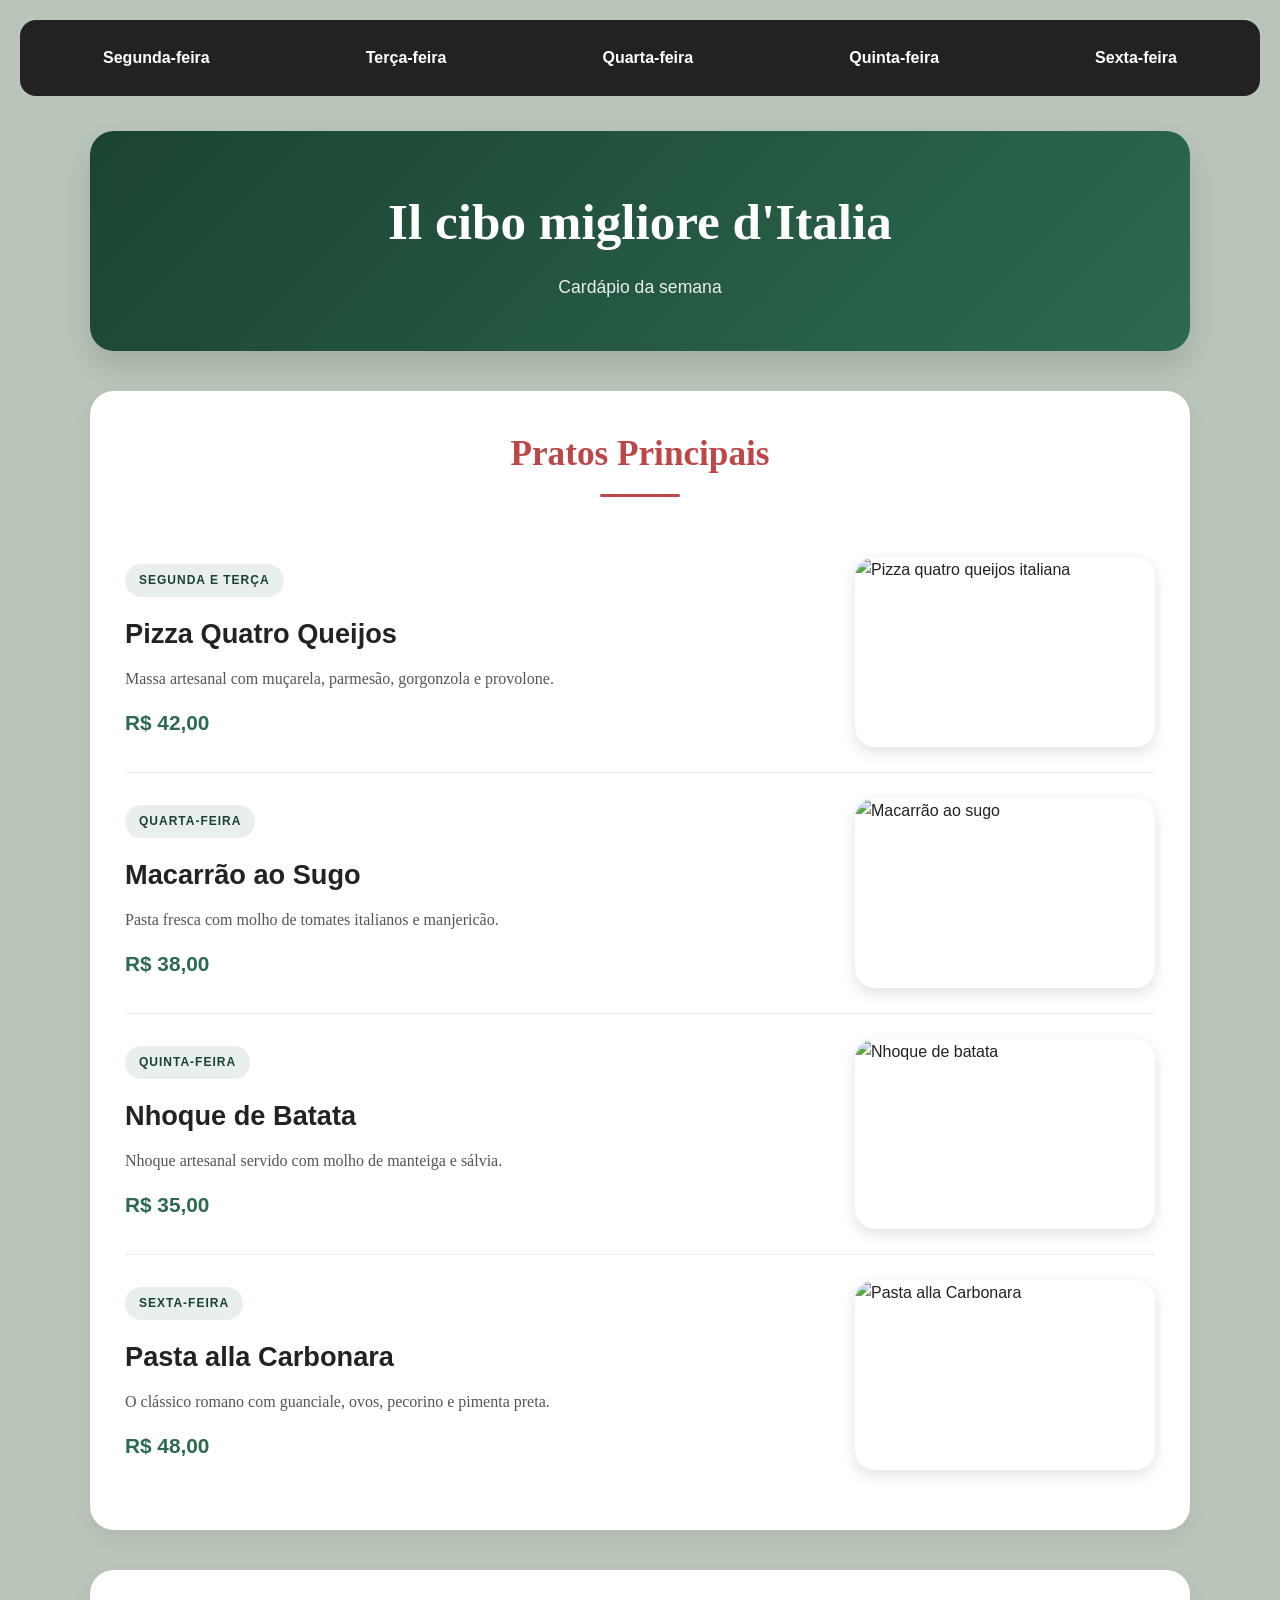
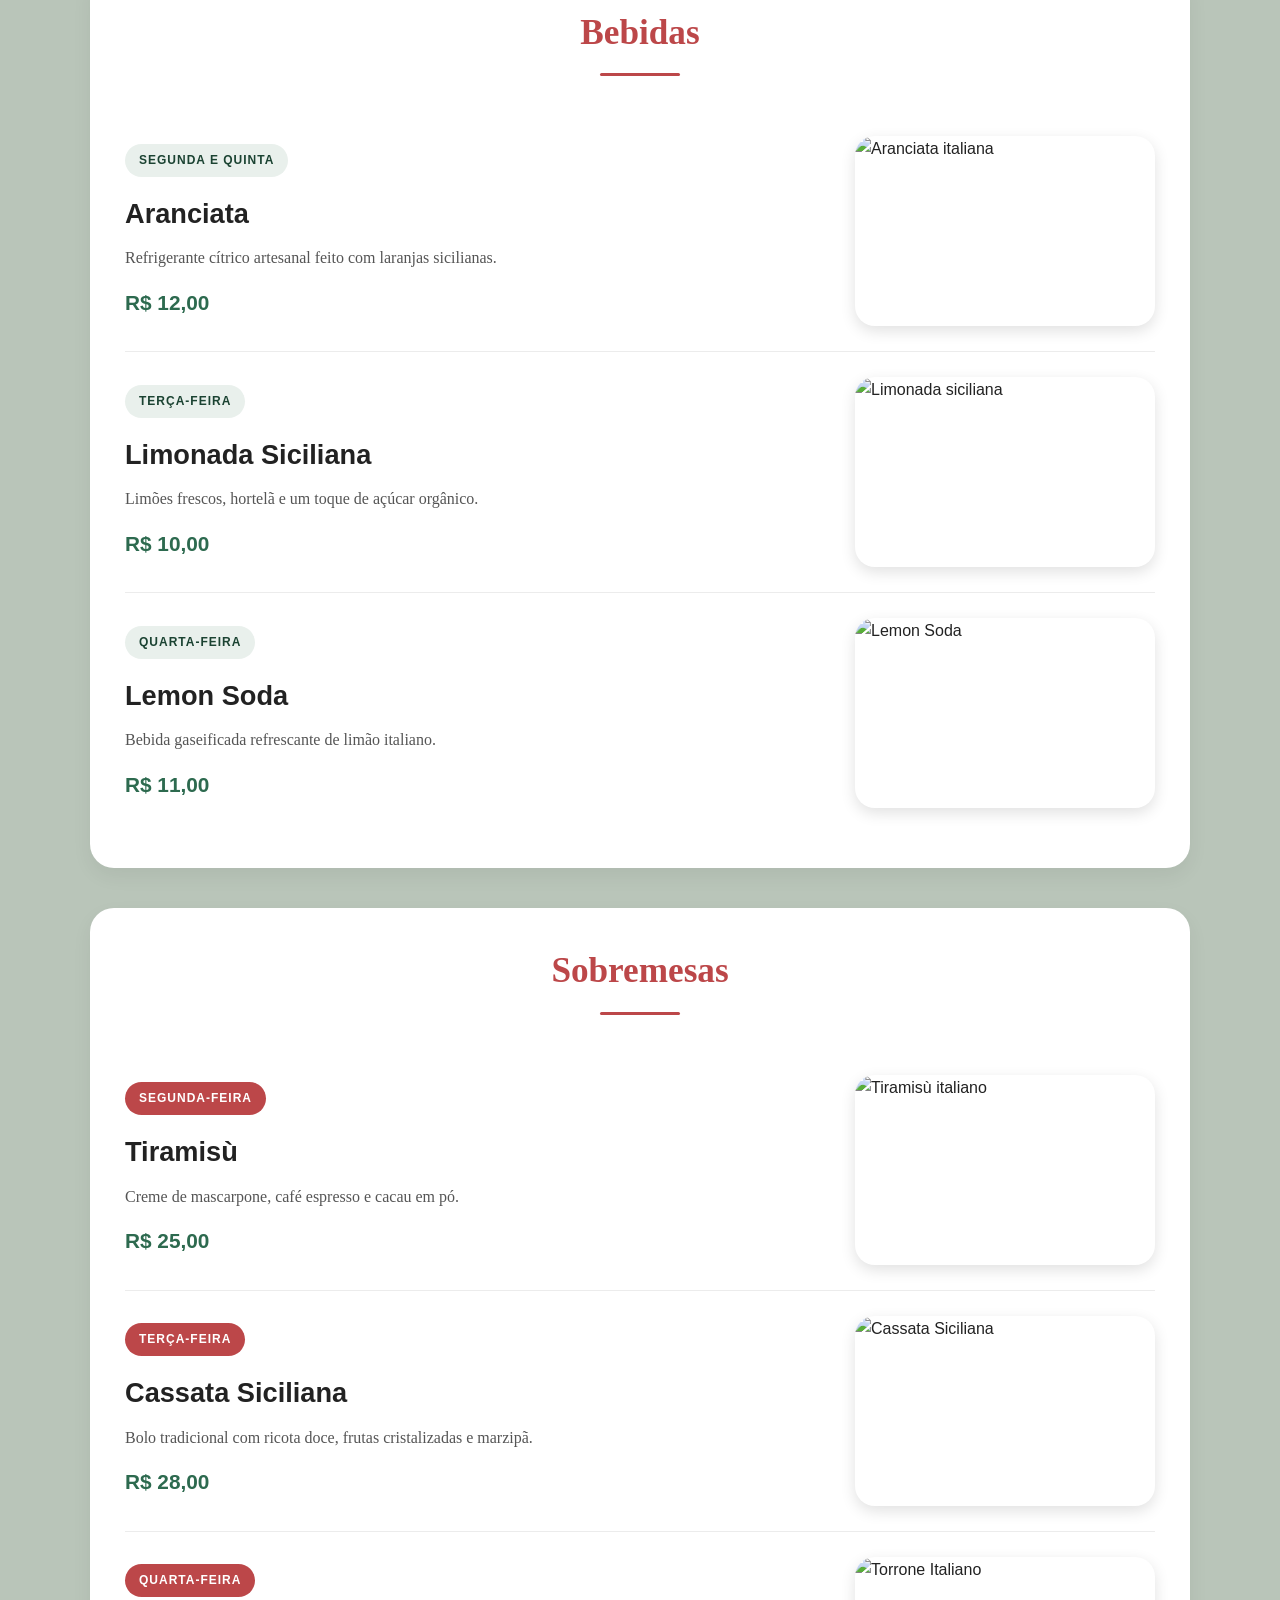
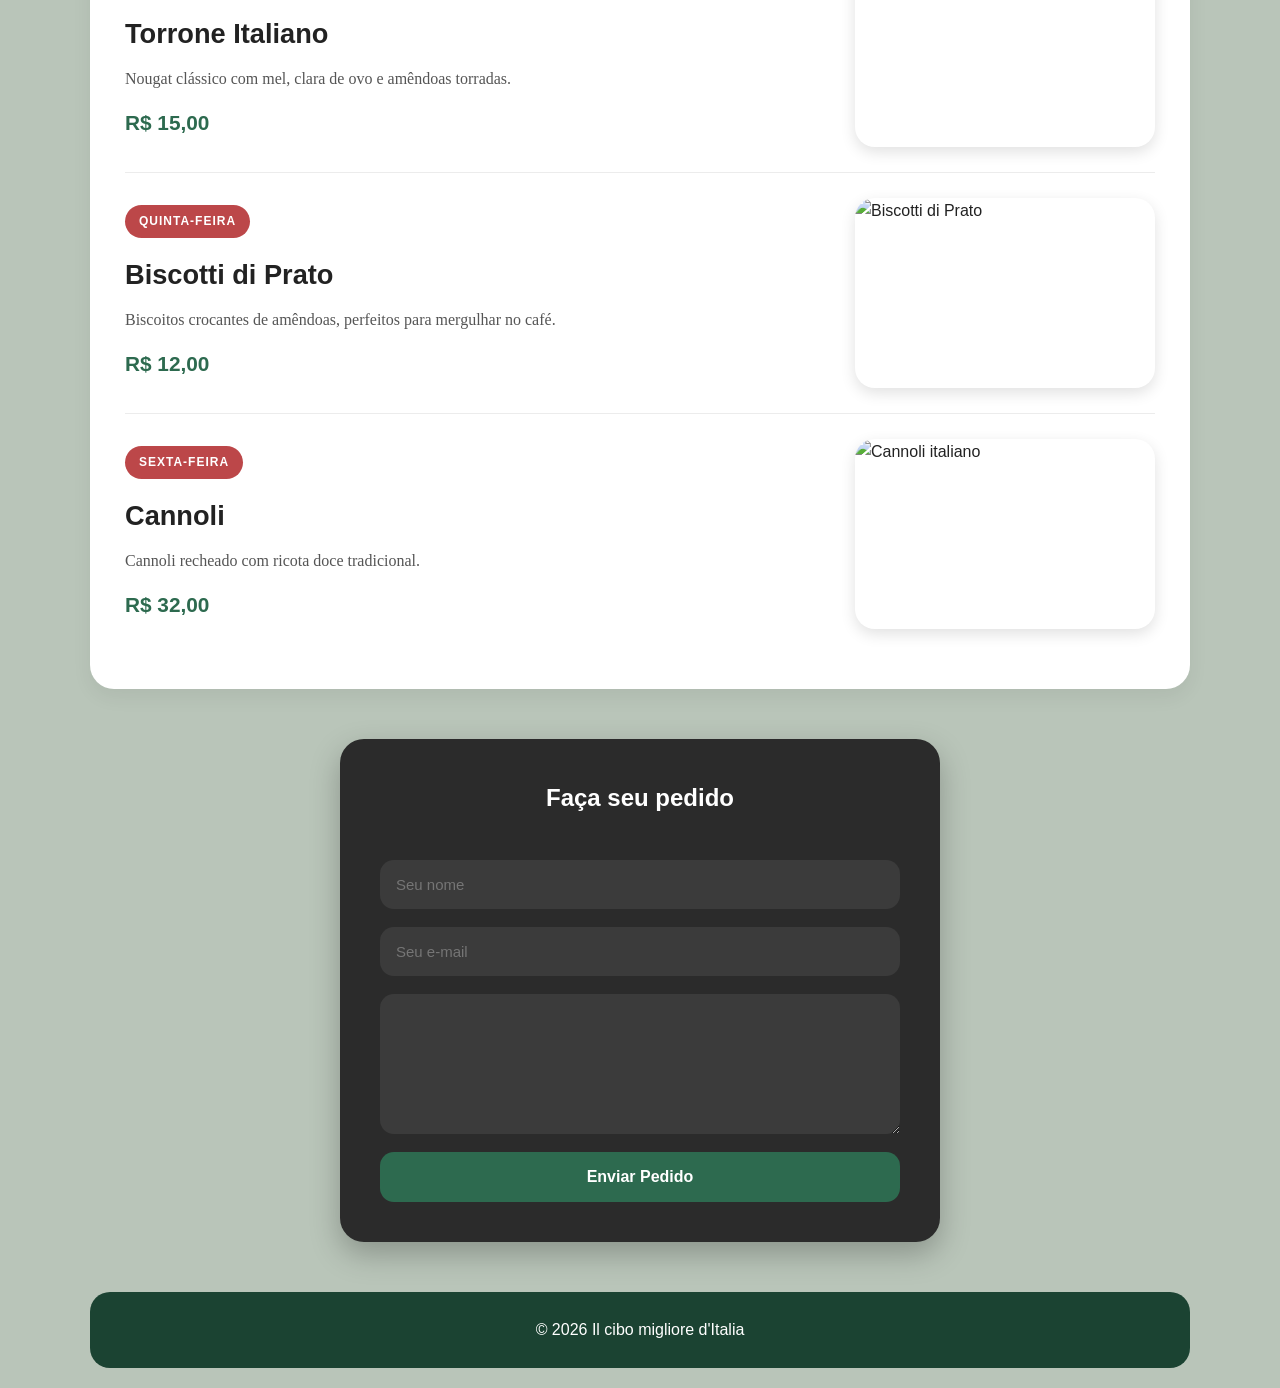
==== index2.html @ cdce8bb1 "Pizzaria primeiro ano - PI" ====
<!DOCTYPE html>
<html lang="pt-BR">

<head>
    <meta charset="UTF-8">
    <meta name="viewport" content="width=device-width, initial-scale=1.0">
    <title>Il cibo migliore d'Italia</title>

    <link rel="stylesheet" href="estilos2.css">

    <meta name="description" content="Cardápio semanal italiano com pratos tradicionais, bebidas e sobremesas.">
</head>

<body>

    <nav class="dias-semana">
        <ul>
            <li><a href="#segunda">Segunda-feira</a></li>
            <li><a href="#terca">Terça-feira</a></li>
            <li><a href="#quarta">Quarta-feira</a></li>
            <li><a href="#quinta">Quinta-feira</a></li>
            <li><a href="#sexta">Sexta-feira</a></li>
        </ul>
    </nav>

    <main class="container-principal">

        <header class="cabecalho-caixa">
            <h1>Il cibo migliore d'Italia</h1>
            <p>Cardápio da semana</p>
        </header>

        <section class="secao-caixa">
            <h2 class="titulo-caixa">Pratos Principais</h2>

            <article class="produto" id="segunda">
                <div class="info">
                    <span class="dia-tag">
                        Segunda e Terça
                    </span>

                    <h3>Pizza Quatro Queijos</h3>

                    <p>
                        Massa artesanal com muçarela, parmesão,
                        gorgonzola e provolone.
                    </p>

                    <span class="valor">R$ 42,00</span>
                </div>

                <img
                    src="imagens/ChatGPT Image 2 de mai. de 2026, 11_20_00.png"
                    alt="Pizza quatro queijos italiana">
            </article>

            <article class="produto" id="quarta">
                <div class="info">

                    <span class="dia-tag">
                        Quarta-feira
                    </span>

                    <h3>Macarrão ao Sugo</h3>

                    <p>
                        Pasta fresca com molho de tomates italianos
                        e manjericão.
                    </p>

                    <span class="valor">R$ 38,00</span>
                </div>

                <img
                    src="imagens/ChatGPT Image 2 de mai. de 2026, 11_21_20.png"
                    alt="Macarrão ao sugo">
            </article>

            <article class="produto" id="quinta">
                <div class="info">

                    <span class="dia-tag">
                        Quinta-feira
                    </span>

                    <h3>Nhoque de Batata</h3>

                    <p>
                        Nhoque artesanal servido com molho de manteiga e sálvia.
                    </p>

                    <span class="valor">R$ 35,00</span>
                </div>

                <img
                    src="imagens/ChatGPT Image 2 de mai. de 2026, 11_31_49.png"
                    alt="Nhoque de batata">
            </article>

            <article class="produto" id="sexta">
                <div class="info">

                    <span class="dia-tag">
                        Sexta-feira
                    </span>

                    <h3>Pasta alla Carbonara</h3>

                    <p>
                        O clássico romano com guanciale,
                        ovos, pecorino e pimenta preta.
                    </p>

                    <span class="valor">R$ 48,00</span>
                </div>

                <img
                    src="imagens/ChatGPT Image 2 de mai. de 2026, 11_24_57.png"
                    alt="Pasta alla Carbonara">
            </article>

        </section>

        <section class="secao-caixa">

            <h2 class="titulo-caixa">Bebidas</h2>

            <article class="produto">
                <div class="info">

                    <span class="dia-tag">
                        Segunda e Quinta
                    </span>

                    <h3>Aranciata</h3>

                    <p>
                        Refrigerante cítrico artesanal feito com
                        laranjas sicilianas.
                    </p>

                    <span class="valor">R$ 12,00</span>
                </div>

                <img
                    src="imagens/WhatsApp Image 2026-05-02 at 11.37.51 AM.jpeg"
                    alt="Aranciata italiana">
            </article>

            <article class="produto" id="terca">

                <div class="info">

                    <span class="dia-tag">
                        Terça-feira
                    </span>

                    <h3>Limonada Siciliana</h3>

                    <p>
                        Limões frescos, hortelã e um toque de açúcar orgânico.
                    </p>

                    <span class="valor">R$ 10,00</span>
                </div>

                <img
                    src="imagens/WhatsApp Image 2026-05-02 at 11.27.52 AM.jpeg"
                    alt="Limonada siciliana">
            </article>

            <article class="produto">

                <div class="info">

                    <span class="dia-tag">
                        Quarta-feira
                    </span>

                    <h3>Lemon Soda</h3>

                    <p>
                        Bebida gaseificada refrescante de limão italiano.
                    </p>

                    <span class="valor">R$ 11,00</span>
                </div>

                <img
                    src="imagens/ChatGPT Image 30 de abr. de 2026, 10_02_09 (1).png"
                    alt="Lemon Soda">
            </article>

        </section>

        <section class="secao-caixa">

            <h2 class="titulo-caixa">Sobremesas</h2>

            <article class="produto">
                <div class="info">

                    <span class="dia-tag destaque-especial">
                        Segunda-feira
                    </span>

                    <h3>Tiramisù</h3>

                    <p>
                        Creme de mascarpone, café espresso e cacau em pó.
                    </p>

                    <span class="valor">R$ 25,00</span>
                </div>

                <img
                    src="imagens/ChatGPT Image 30 de abr. de 2026, 09_25_41.png"
                    alt="Tiramisù italiano">
            </article>

            <article class="produto">
                <div class="info">

                    <span class="dia-tag destaque-especial">
                        Terça-feira
                    </span>

                    <h3>Cassata Siciliana</h3>

                    <p>
                        Bolo tradicional com ricota doce,
                        frutas cristalizadas e marzipã.
                    </p>

                    <span class="valor">R$ 28,00</span>
                </div>

                <img
                    src="imagens/ChatGPT Image 30 de abr. de 2026, 10_20_56.png"
                    alt="Cassata Siciliana">
            </article>

            <article class="produto">
                <div class="info">

                    <span class="dia-tag destaque-especial">
                        Quarta-feira
                    </span>

                    <h3>Torrone Italiano</h3>

                    <p>
                        Nougat clássico com mel,
                        clara de ovo e amêndoas torradas.
                    </p>

                    <span class="valor">R$ 15,00</span>
                </div>

                <img
                    src="imagens/ChatGPT Image 30 de abr. de 2026, 10_22_56.png"
                    alt="Torrone Italiano">
            </article>

            <article class="produto">
                <div class="info">

                    <span class="dia-tag destaque-especial">
                        Quinta-feira
                    </span>

                    <h3>Biscotti di Prato</h3>

                    <p>
                        Biscoitos crocantes de amêndoas,
                        perfeitos para mergulhar no café.
                    </p>

                    <span class="valor">R$ 12,00</span>
                </div>

                <img
                    src="imagens/ChatGPT Image 30 de abr. de 2026, 10_13_02.png"
                    alt="Biscotti di Prato">
            </article>

            <article class="produto">
                <div class="info">

                    <span class="dia-tag destaque-especial">
                        Sexta-feira
                    </span>

                    <h3>Cannoli</h3>

                    <p>
                        Cannoli recheado com ricota doce tradicional.
                    </p>

                    <span class="valor">R$ 32,00</span>
                </div>

                <img
                    src="imagens/ChatGPT Image 30 de abr. de 2026, 09_23_01.png"
                    alt="Cannoli italiano">
            </article>

        </section>

        <section class="pedidos">

            <form action="https://formsubmit.co/seuemail@gmail.com" method="POST">

                <h2>Faça seu pedido</h2>

                <input
                    type="text"
                    name="nome"
                    placeholder="Seu nome"
                    required>

                <input
                    type="email"
                    name="email"
                    placeholder="Seu e-mail"
                    required>

                <textarea
                    name="pedido"
                    placeholder="O que você deseja pedir?"
                    required>
                </textarea>

                <button type="submit">
                    Enviar Pedido
                </button>

            </form>

        </section>

        <footer class="rodape">
            <p>© 2026 Il cibo migliore d'Italia</p>
        </footer>

    </main>

</body>

</html>
---- estilos2.css ----
*{
    margin:0;
    padding:0;
    box-sizing:border-box;
}

body{
    background:#b9c5b9;
    font-family:'Montserrat', sans-serif;
    color:#222;
    padding:20px;
    line-height:1.6;
}

.container-principal{
    max-width:1100px;
    margin:auto;
}

.cabecalho-caixa{
    background:linear-gradient(135deg,#1b4332,#2d6a4f);
    color:white;
    text-align:center;
    padding:50px 30px;
    border-radius:24px;
    margin-bottom:40px;
    box-shadow:0 15px 30px rgba(0,0,0,0.12);
}

.cabecalho-caixa h1{
    font-family:'Playfair Display', serif;
    font-size:3.2rem;
    margin-bottom:10px;
}

.cabecalho-caixa p{
    font-size:1.1rem;
    opacity:.9;
}

.dias-semana{
    background:#222;
    border-radius:16px;
    margin-bottom:35px;
    padding:15px 10px;
      text-decoration:none;
}

.dias-semana a{
    text-decoration:none;
    color:white;
}
.dias-semana ul{
    display:flex;
    justify-content:space-around;
    align-items:center;
    list-style:none;
    flex-wrap:wrap;
    gap:10px;
    text-decoration:none;
}

.dias-semana li{
    color:white;
    font-weight:600;
    padding:10px 16px;
    border-radius:30px;
    transition:.3s ease;
    cursor:pointer;
      text-decoration:none;
}

.dias-semana li:hover{
    background:#2d6a4f;
    transform:translateY(-2px);
      text-decoration:none;
}

.secao-caixa{
    background:white;
    padding:35px;
    border-radius:24px;
    margin-bottom:40px;
    box-shadow:0 8px 20px rgba(0,0,0,0.06);
}

.titulo-caixa{
    font-family:'Playfair Display', serif;
    color:#bc4749;
    text-align:center;
    font-size:2.2rem;
    margin-bottom:35px;
    position:relative;
}

.titulo-caixa::after{
    content:"";
    width:80px;
    height:3px;
    background:#bc4749;
    display:block;
    margin:12px auto 0;
    border-radius:20px;
}

.produto{
    display:flex;
    justify-content:space-between;
    align-items:center;
    gap:30px;
    padding:25px 0;
    border-bottom:1px solid #ececec;
}

.produto:last-child{
    border-bottom:none;
}

.info{
    flex:1;
}

.dia-tag{
    background:#e9f0ec;
    color:#1b4332;
    font-size:.75rem;
    font-weight:700;
    padding:7px 14px;
    border-radius:50px;
    display:inline-block;
    margin-bottom:15px;
    text-transform:uppercase;
    letter-spacing:1px;
}

.destaque-especial{
    background:#bc4749;
    color:white;
}

.info h3{
    font-size:1.7rem;
    margin-bottom:10px;
    color:#222;
}

.info p{
    font-family:'Lora', serif;
    color:#555;
    margin-bottom:15px;
}

.valor{
    color:#2d6a4f;
    font-size:1.3rem;
    font-weight:700;
}

.produto img{
    width:300px;
    height:190px;
    object-fit:cover;
    border-radius:20px;
    transition:.4s ease;
    box-shadow:0 5px 15px rgba(0,0,0,0.12);
}

.produto img:hover{
    transform:scale(1.05);
}

.pedidos{
    background:#2b2b2b;
    padding:40px;
    border-radius:24px;
    max-width:600px;
    margin:50px auto;
    box-shadow:0 12px 30px rgba(0,0,0,0.25);
}

.pedidos h2{
    text-align:center;
    margin-bottom:25px;
    color:white;
}

.pedidos form{
    display:flex;
    flex-direction:column;
    gap:18px;
}

.pedidos input,
.pedidos textarea{
    width:100%;
    padding:16px;
    border:none;
    border-radius:14px;
    background:#3b3b3b;
    color:white;
    font-size:15px;
    outline:none;
    transition:.3s ease;
}

.pedidos textarea{
    min-height:140px;
    resize:vertical;
}

.pedidos input:focus,
.pedidos textarea:focus{
    background:#444;
    box-shadow:0 0 0 2px #2d6a4f;
}

.pedidos button{
    background:#2d6a4f;
    color:white;
    border:none;
    padding:16px;
    border-radius:14px;
    font-size:16px;
    font-weight:700;
    cursor:pointer;
    transition:.3s ease;
}

.pedidos button:hover{
    background:#40916c;
    transform:translateY(-2px);
}

.rodape{
    background:#1b4332;
    color:white;
    text-align:center;
    padding:25px;
    border-radius:20px;
    margin-top:40px;
}
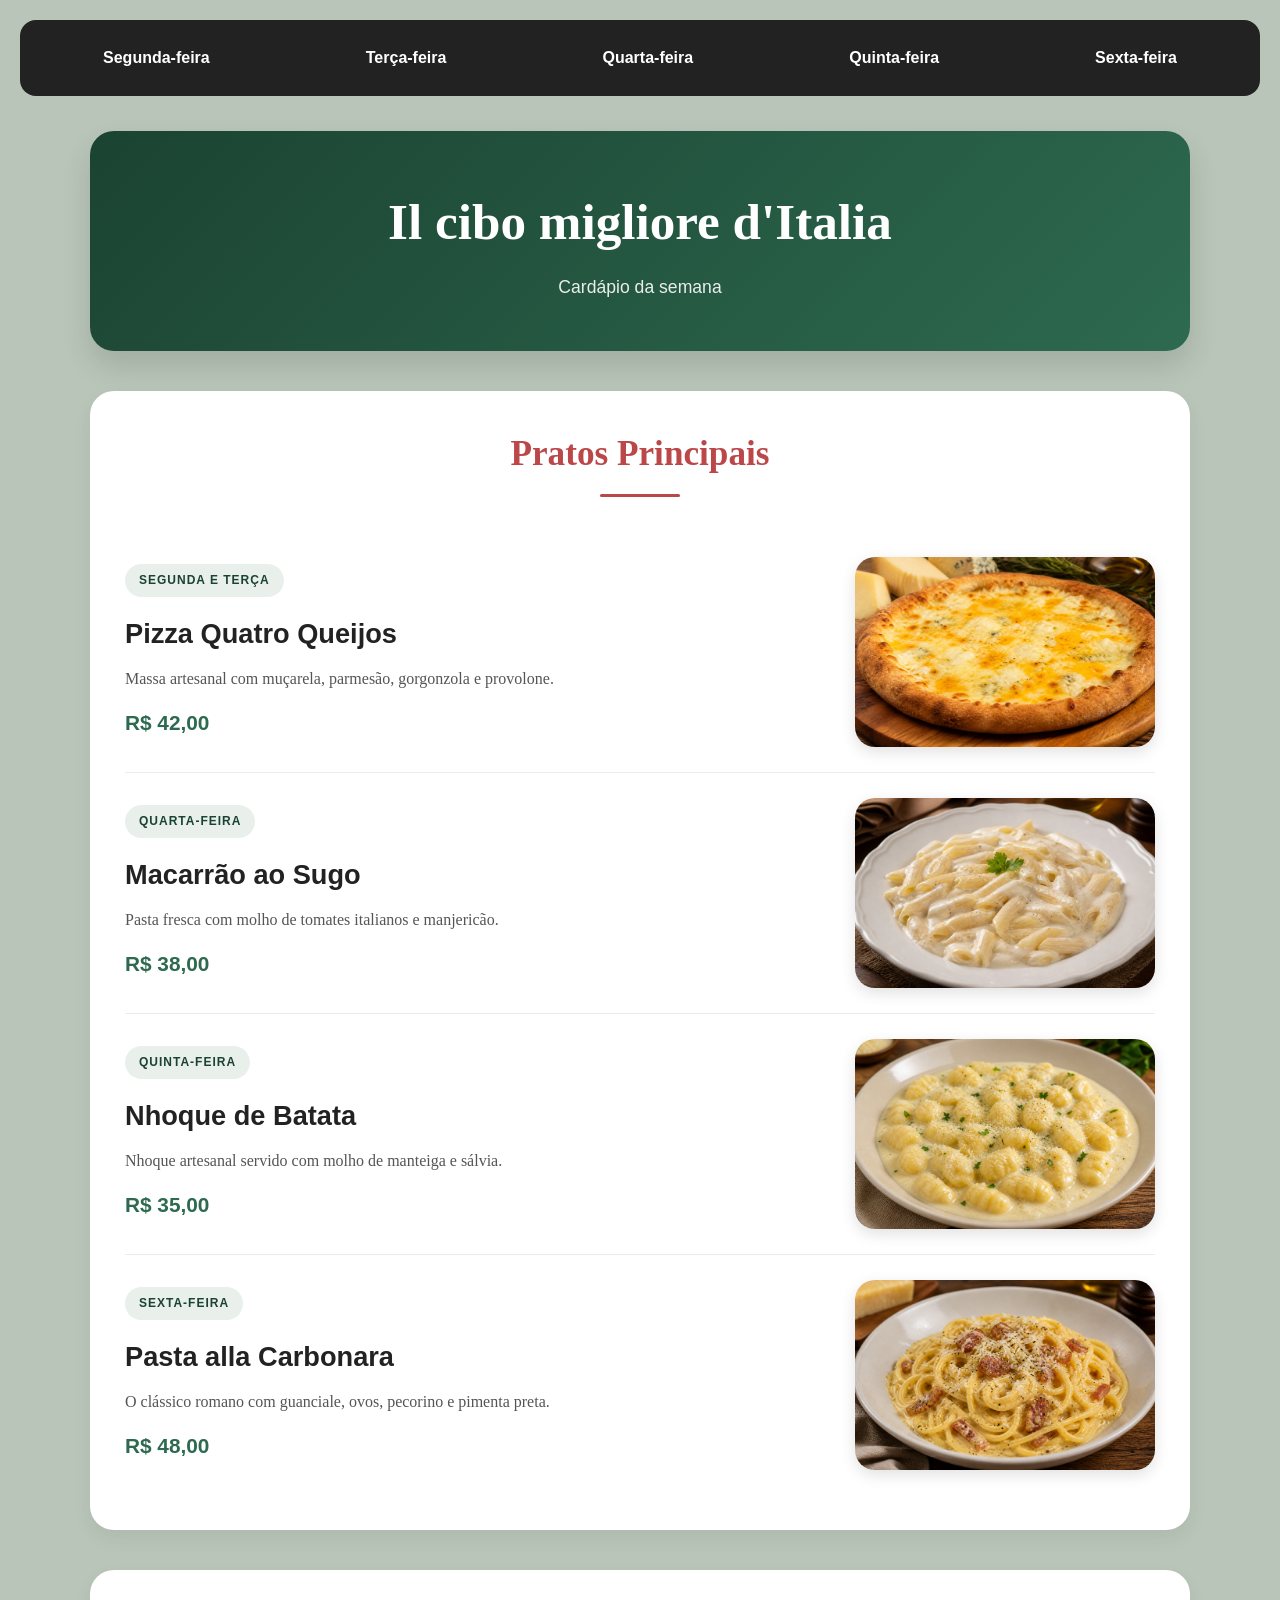
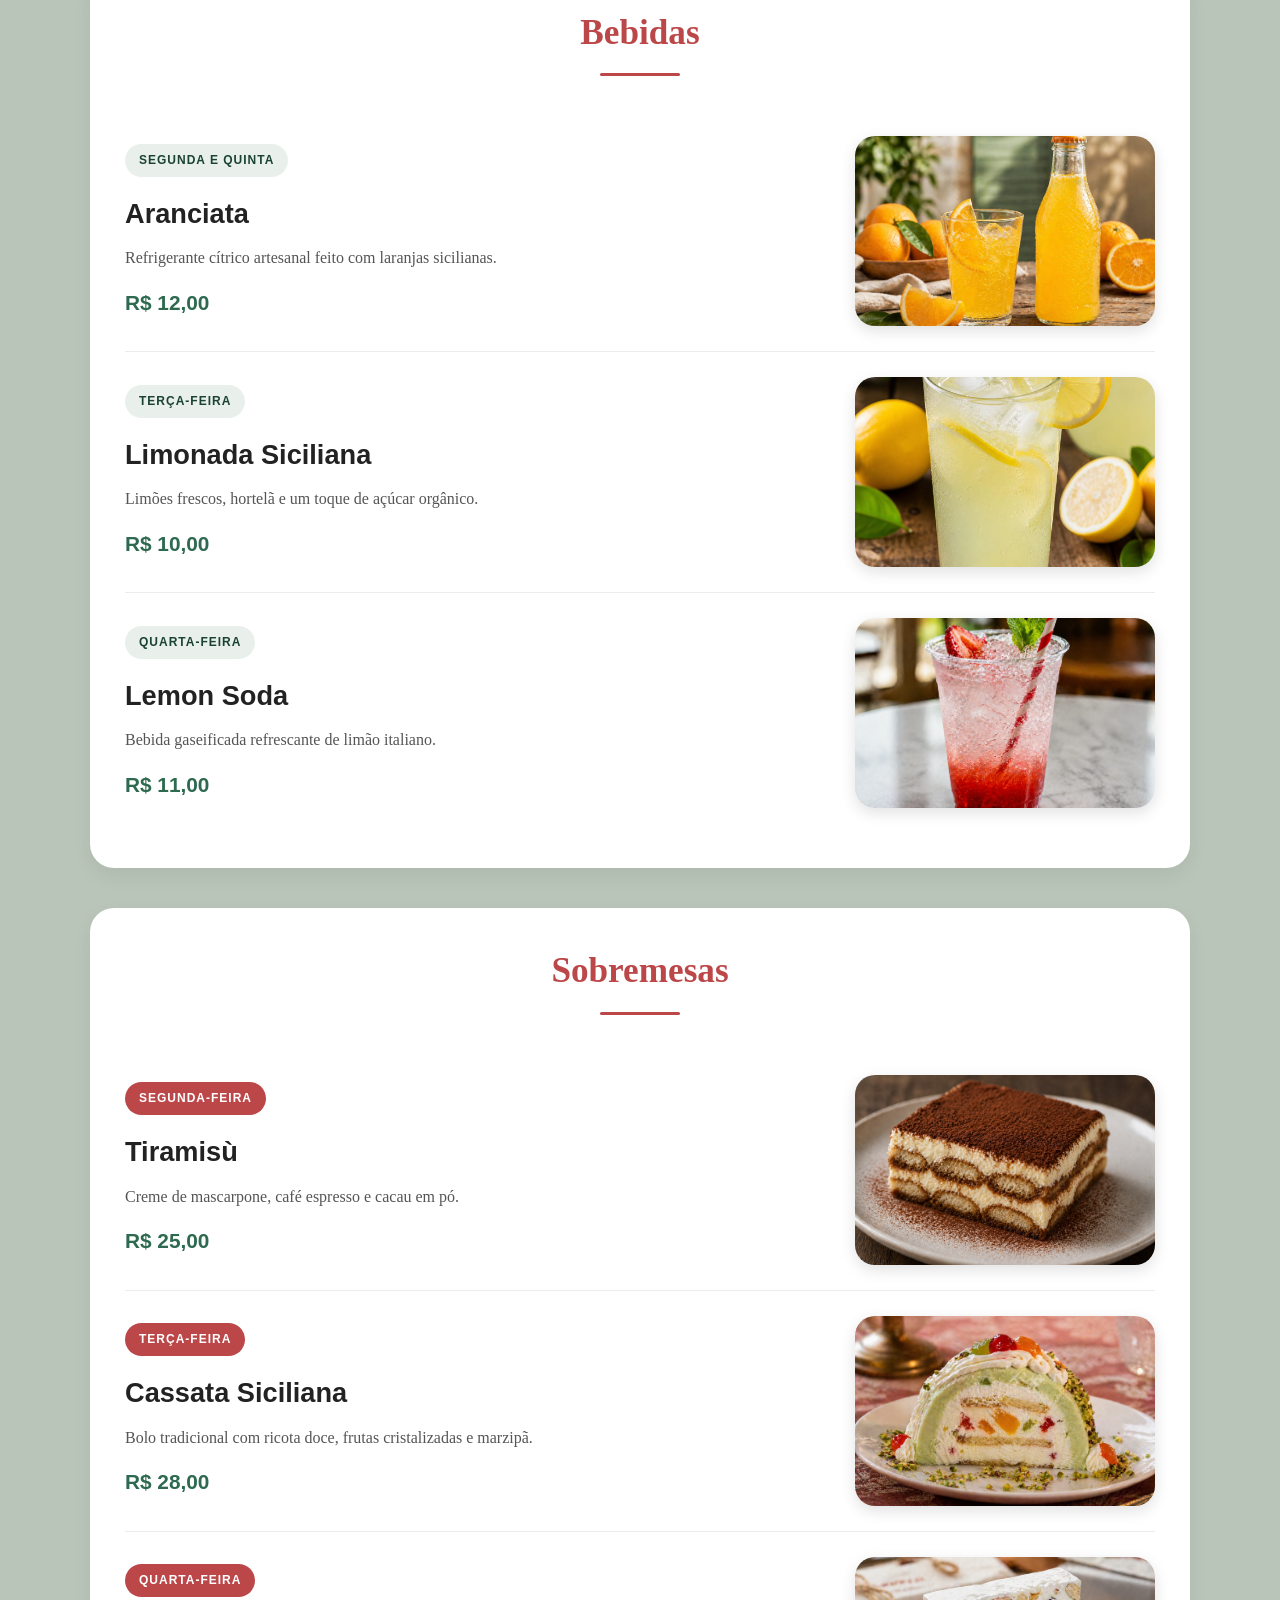
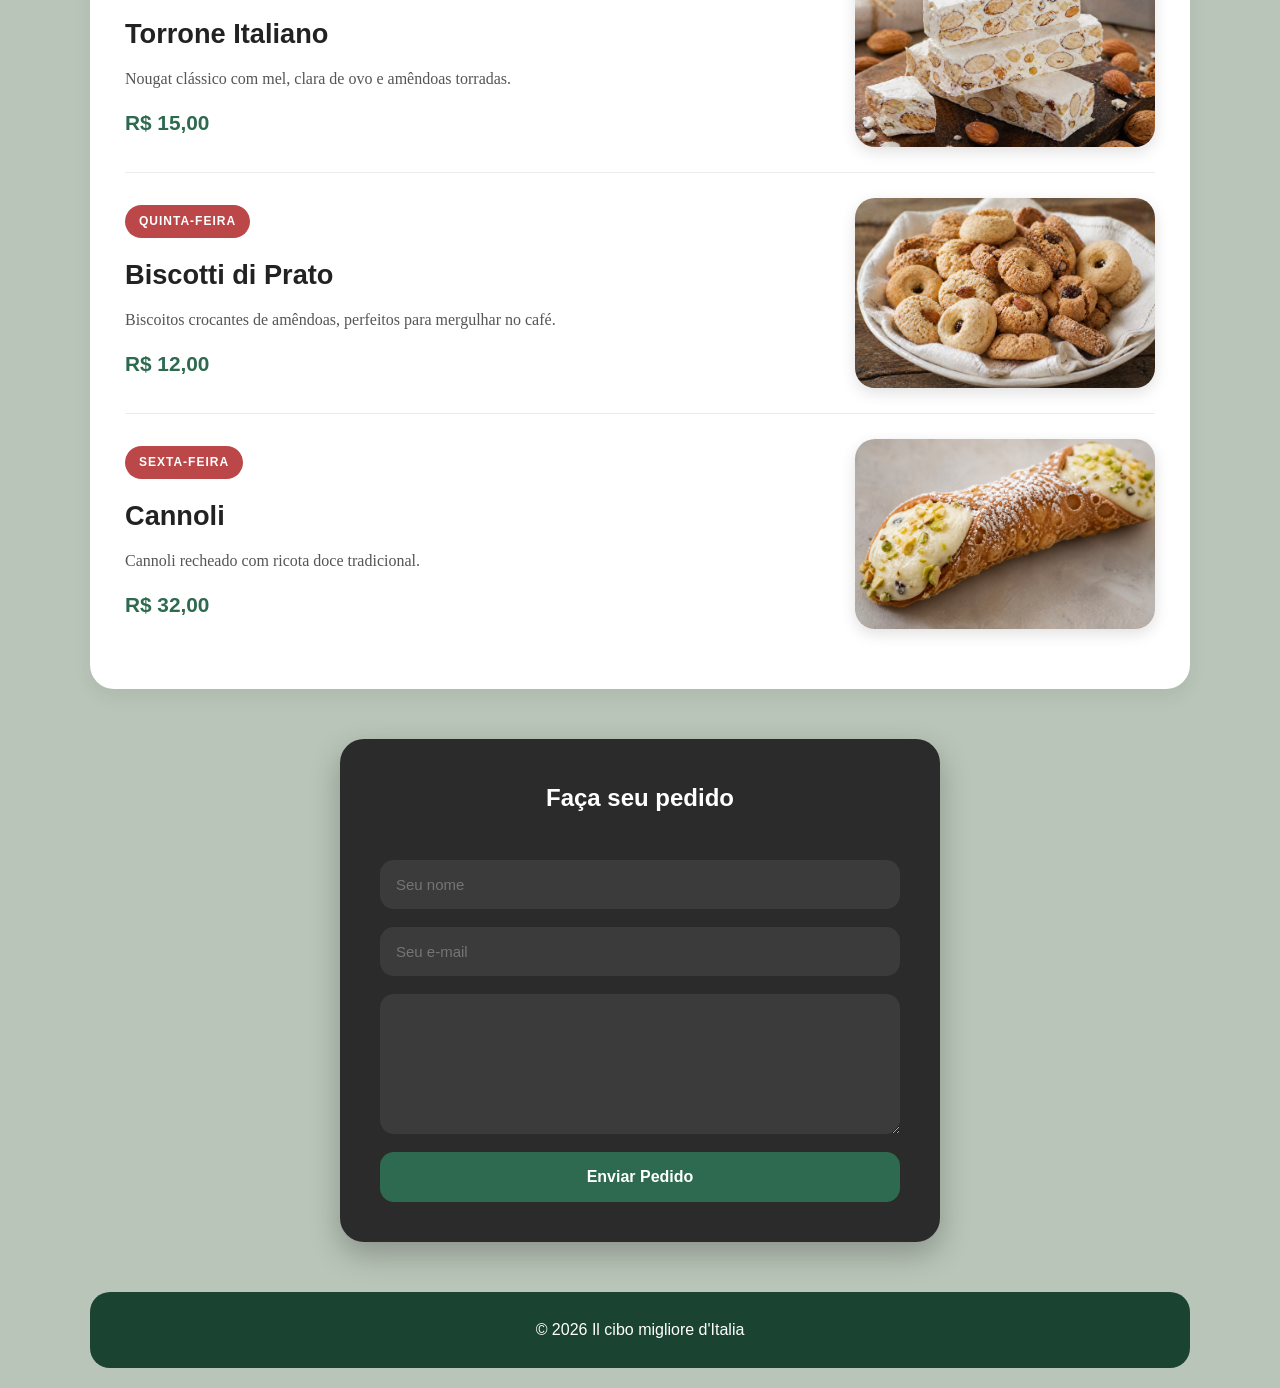
==== commit 3c0ac00d: "Add files via upload atualização dos codigos para que as imagens apareçam" ====
--- a/index2.html
+++ b/index2.html
@@ -50,7 +50,7 @@
                 </div>
 
                 <img
-                    src="imagens/ChatGPT Image 2 de mai. de 2026, 11_20_00.png"
+                    src="Imagens/ChatGPT Image 2 de mai. de 2026, 11_20_00.png"
                     alt="Pizza quatro queijos italiana">
             </article>
 
@@ -72,7 +72,7 @@
                 </div>
 
                 <img
-                    src="imagens/ChatGPT Image 2 de mai. de 2026, 11_21_20.png"
+                    src="Imagens/ChatGPT Image 2 de mai. de 2026, 11_21_20.png"
                     alt="Macarrão ao sugo">
             </article>
 
@@ -93,7 +93,7 @@
                 </div>
 
                 <img
-                    src="imagens/ChatGPT Image 2 de mai. de 2026, 11_31_49.png"
+                    src="Imagens/ChatGPT Image 2 de mai. de 2026, 11_31_49.png"
                     alt="Nhoque de batata">
             </article>
 
@@ -115,7 +115,7 @@
                 </div>
 
                 <img
-                    src="imagens/ChatGPT Image 2 de mai. de 2026, 11_24_57.png"
+                    src="Imagens/ChatGPT Image 2 de mai. de 2026, 11_24_57.png"
                     alt="Pasta alla Carbonara">
             </article>
 
@@ -143,7 +143,7 @@
                 </div>
 
                 <img
-                    src="imagens/WhatsApp Image 2026-05-02 at 11.37.51 AM.jpeg"
+                    src="Imagens/WhatsApp Image 2026-05-02 at 11.37.51 AM.jpeg"
                     alt="Aranciata italiana">
             </article>
 
@@ -165,7 +165,7 @@
                 </div>
 
                 <img
-                    src="imagens/WhatsApp Image 2026-05-02 at 11.27.52 AM.jpeg"
+                    src="Imagens/WhatsApp Image 2026-05-02 at 11.27.52 AM.jpeg"
                     alt="Limonada siciliana">
             </article>
 
@@ -187,7 +187,7 @@
                 </div>
 
                 <img
-                    src="imagens/ChatGPT Image 30 de abr. de 2026, 10_02_09 (1).png"
+                    src="Imagens/ChatGPT Image 30 de abr. de 2026, 10_02_09 (1).png"
                     alt="Lemon Soda">
             </article>
 
@@ -214,7 +214,7 @@
                 </div>
 
                 <img
-                    src="imagens/ChatGPT Image 30 de abr. de 2026, 09_25_41.png"
+                    src="Imagens/ChatGPT Image 30 de abr. de 2026, 09_25_41.png"
                     alt="Tiramisù italiano">
             </article>
 
@@ -236,7 +236,7 @@
                 </div>
 
                 <img
-                    src="imagens/ChatGPT Image 30 de abr. de 2026, 10_20_56.png"
+                    src="Imagens/ChatGPT Image 30 de abr. de 2026, 10_20_56.png"
                     alt="Cassata Siciliana">
             </article>
 
@@ -258,7 +258,7 @@
                 </div>
 
                 <img
-                    src="imagens/ChatGPT Image 30 de abr. de 2026, 10_22_56.png"
+                    src="Imagens/ChatGPT Image 30 de abr. de 2026, 10_22_56.png"
                     alt="Torrone Italiano">
             </article>
 
@@ -280,7 +280,7 @@
                 </div>
 
                 <img
-                    src="imagens/ChatGPT Image 30 de abr. de 2026, 10_13_02.png"
+                    src="Imagens/ChatGPT Image 30 de abr. de 2026, 10_13_02.png"
                     alt="Biscotti di Prato">
             </article>
 
@@ -301,7 +301,7 @@
                 </div>
 
                 <img
-                    src="imagens/ChatGPT Image 30 de abr. de 2026, 09_23_01.png"
+                    src="Imagens/ChatGPT Image 30 de abr. de 2026, 09_23_01.png"
                     alt="Cannoli italiano">
             </article>
 
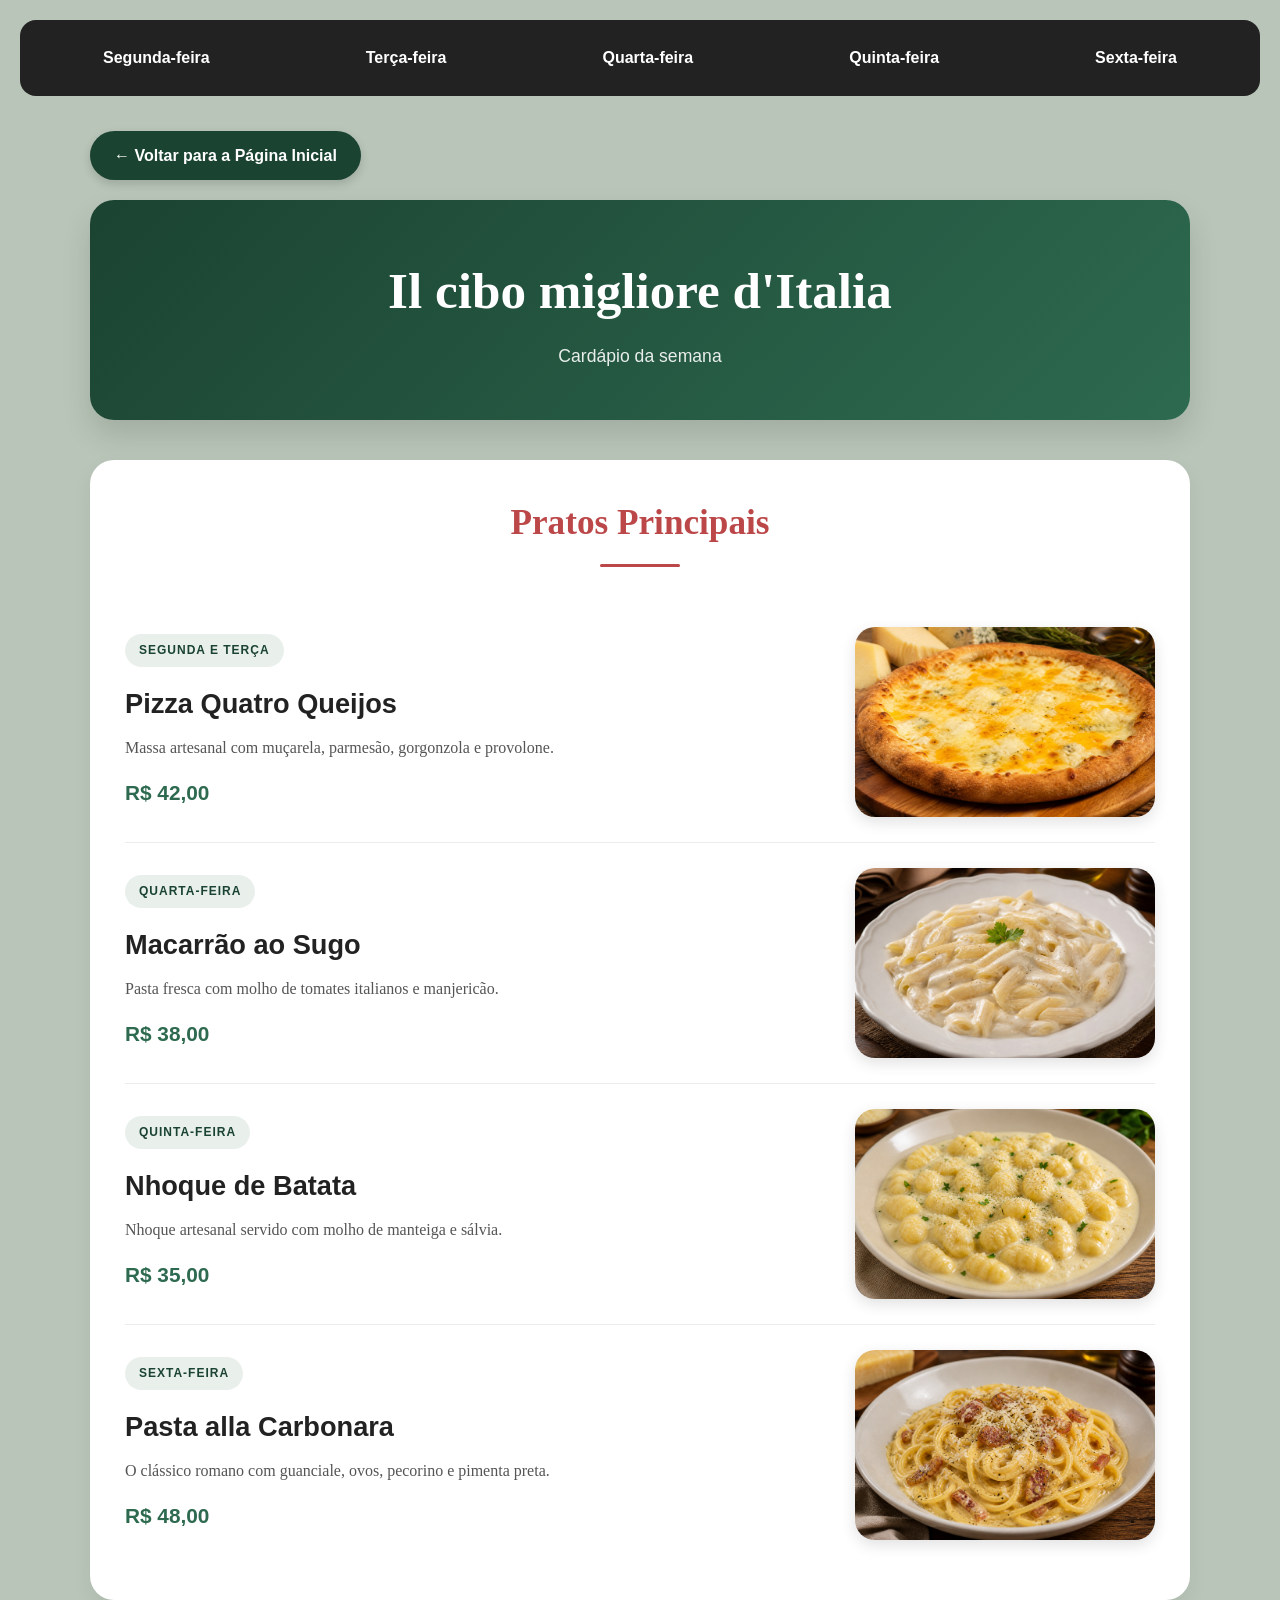
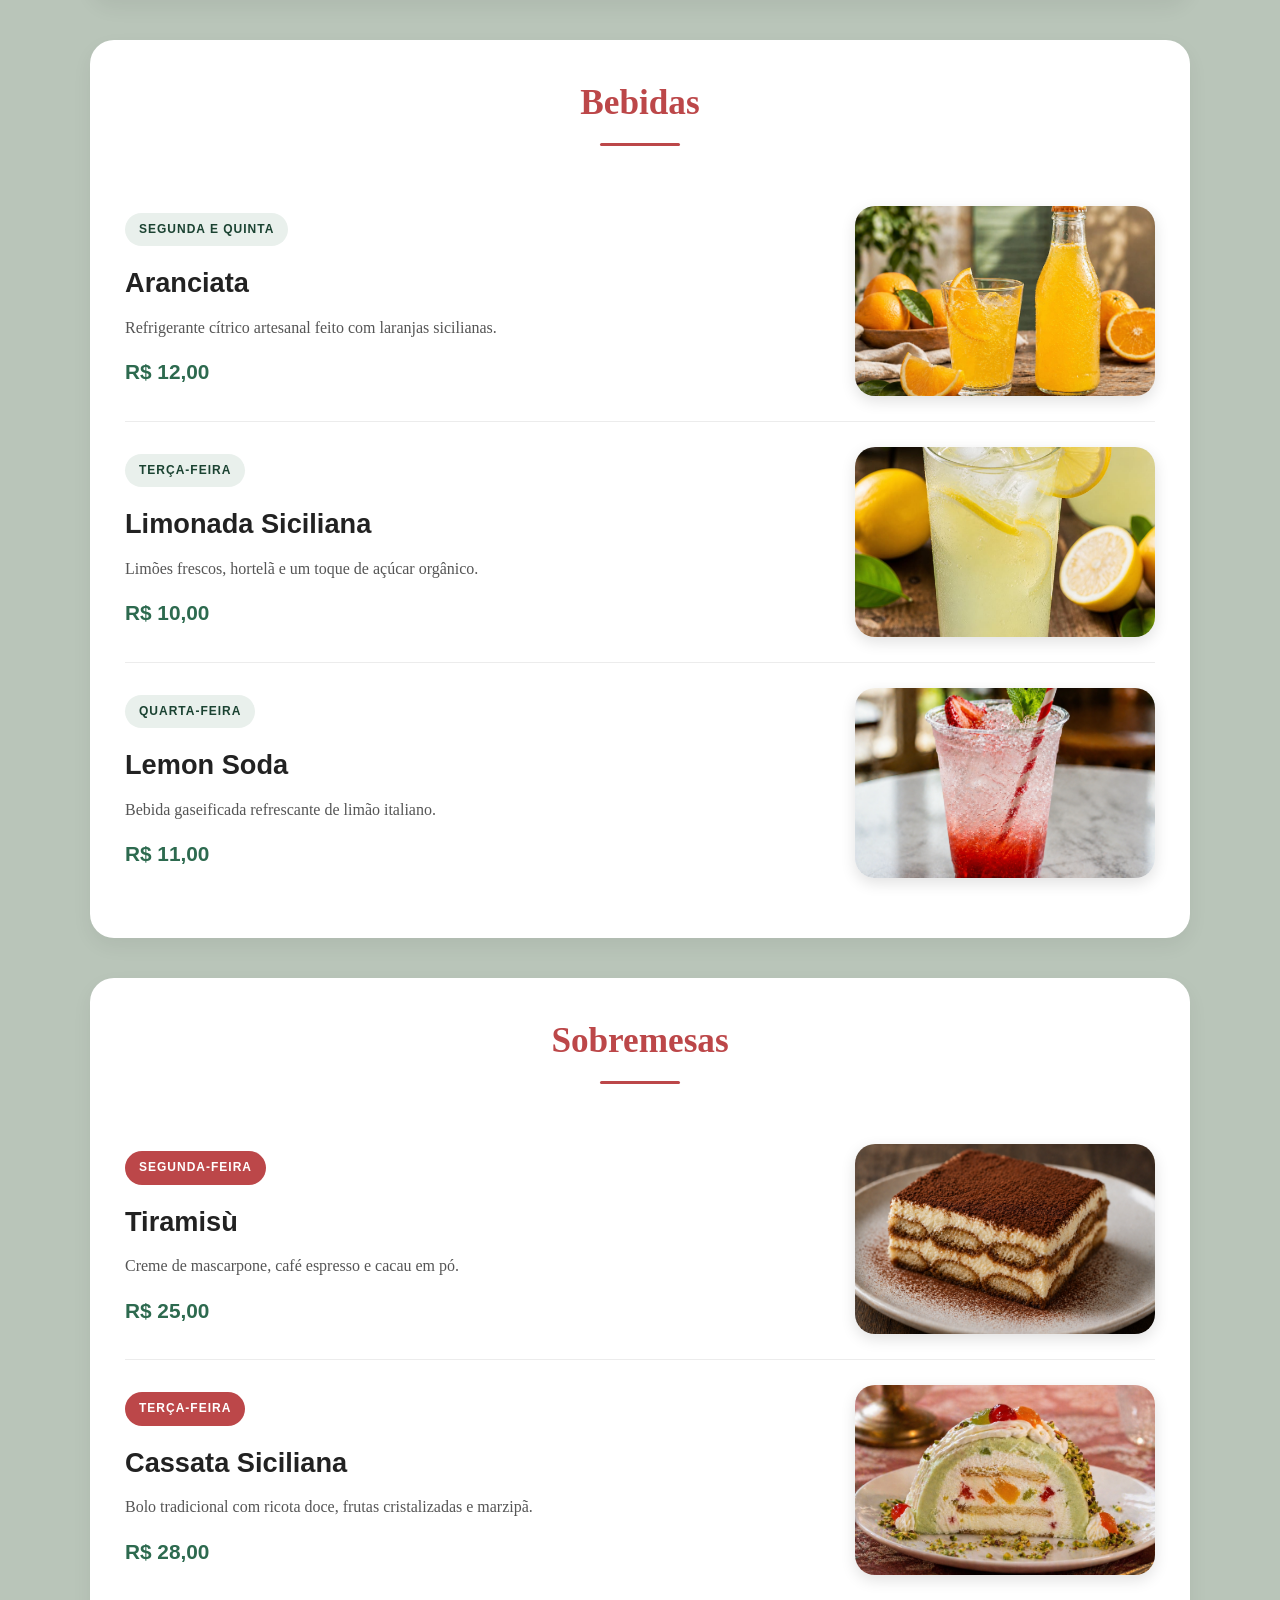
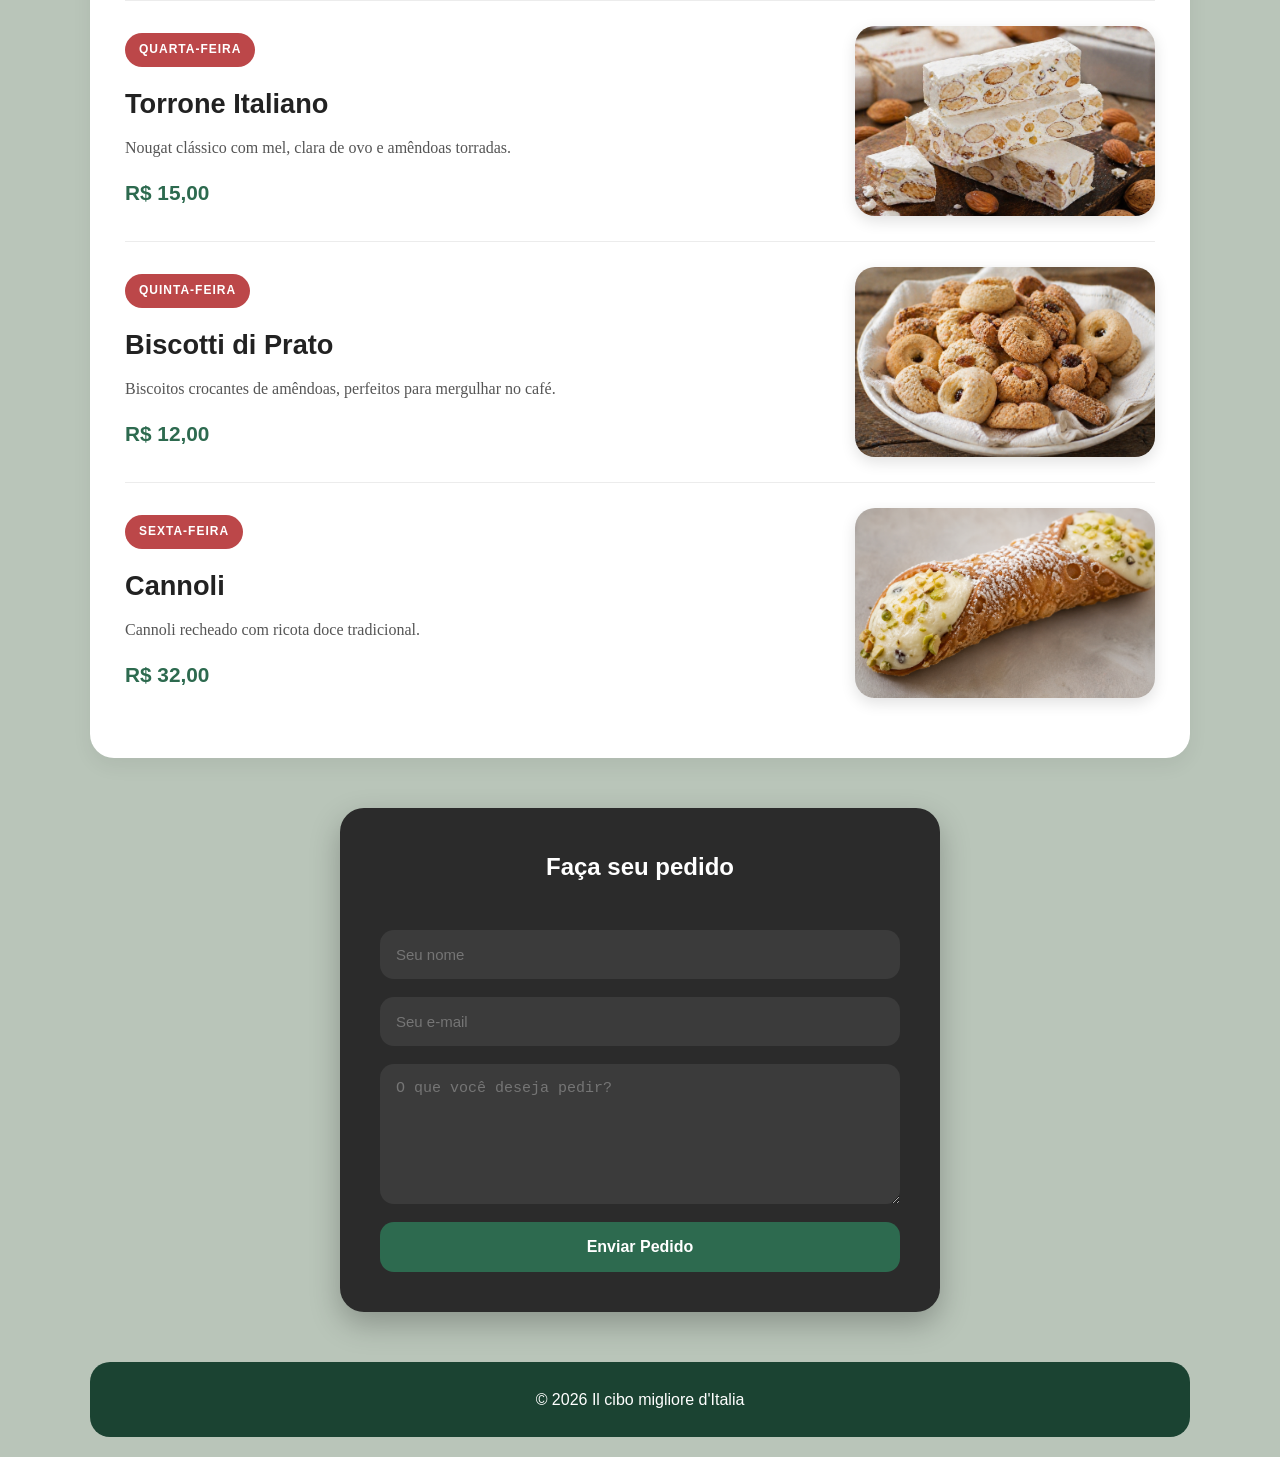
==== commit c0e37e45: "Add files via upload atualização dos icones das guias" ====
--- a/index2.html
+++ b/index2.html
@@ -1,16 +1,13 @@
 <!DOCTYPE html>
 <html lang="pt-BR">
-
 <head>
     <meta charset="UTF-8">
     <meta name="viewport" content="width=device-width, initial-scale=1.0">
-    <title>Il cibo migliore d'Italia</title>
-
+    <title>Il cibo migliore d'Italia - Cardápio</title>
+    <link rel="icon" href="Imagens/menu-food.png" type="image/png">
     <link rel="stylesheet" href="estilos2.css">
-
     <meta name="description" content="Cardápio semanal italiano com pratos tradicionais, bebidas e sobremesas.">
 </head>
-
 <body>
 
     <nav class="dias-semana">
@@ -24,6 +21,10 @@
     </nav>
 
     <main class="container-principal">
+        
+        <div style="text-align: left; margin-bottom: 20px;">
+            <a href="index.html" class="btn-voltar">← Voltar para a Página Inicial</a>
+        </div>
 
         <header class="cabecalho-caixa">
             <h1>Il cibo migliore d'Italia</h1>
@@ -35,316 +36,147 @@
 
             <article class="produto" id="segunda">
                 <div class="info">
-                    <span class="dia-tag">
-                        Segunda e Terça
-                    </span>
-
+                    <span class="dia-tag">Segunda e Terça</span>
                     <h3>Pizza Quatro Queijos</h3>
-
-                    <p>
-                        Massa artesanal com muçarela, parmesão,
-                        gorgonzola e provolone.
-                    </p>
-
+                    <p>Massa artesanal com muçarela, parmesão, gorgonzola e provolone.</p>
                     <span class="valor">R$ 42,00</span>
                 </div>
-
-                <img
-                    src="Imagens/ChatGPT Image 2 de mai. de 2026, 11_20_00.png"
-                    alt="Pizza quatro queijos italiana">
+                <img src="Imagens/ChatGPT Image 2 de mai. de 2026, 11_20_00.png" alt="Pizza quatro queijos italiana">
             </article>
 
             <article class="produto" id="quarta">
                 <div class="info">
-
-                    <span class="dia-tag">
-                        Quarta-feira
-                    </span>
-
+                    <span class="dia-tag">Quarta-feira</span>
                     <h3>Macarrão ao Sugo</h3>
-
-                    <p>
-                        Pasta fresca com molho de tomates italianos
-                        e manjericão.
-                    </p>
-
+                    <p>Pasta fresca com molho de tomates italianos e manjericão.</p>
                     <span class="valor">R$ 38,00</span>
                 </div>
-
-                <img
-                    src="Imagens/ChatGPT Image 2 de mai. de 2026, 11_21_20.png"
-                    alt="Macarrão ao sugo">
+                <img src="Imagens/ChatGPT Image 2 de mai. de 2026, 11_21_20.png" alt="Macarrão ao sugo">
             </article>
 
             <article class="produto" id="quinta">
                 <div class="info">
-
-                    <span class="dia-tag">
-                        Quinta-feira
-                    </span>
-
+                    <span class="dia-tag">Quinta-feira</span>
                     <h3>Nhoque de Batata</h3>
-
-                    <p>
-                        Nhoque artesanal servido com molho de manteiga e sálvia.
-                    </p>
-
+                    <p>Nhoque artesanal servido com molho de manteiga e sálvia.</p>
                     <span class="valor">R$ 35,00</span>
                 </div>
-
-                <img
-                    src="Imagens/ChatGPT Image 2 de mai. de 2026, 11_31_49.png"
-                    alt="Nhoque de batata">
+                <img src="Imagens/ChatGPT Image 2 de mai. de 2026, 11_31_49.png" alt="Nhoque de batata">
             </article>
 
             <article class="produto" id="sexta">
                 <div class="info">
-
-                    <span class="dia-tag">
-                        Sexta-feira
-                    </span>
-
+                    <span class="dia-tag">Sexta-feira</span>
                     <h3>Pasta alla Carbonara</h3>
-
-                    <p>
-                        O clássico romano com guanciale,
-                        ovos, pecorino e pimenta preta.
-                    </p>
-
+                    <p>O clássico romano com guanciale, ovos, pecorino e pimenta preta.</p>
                     <span class="valor">R$ 48,00</span>
                 </div>
-
-                <img
-                    src="Imagens/ChatGPT Image 2 de mai. de 2026, 11_24_57.png"
-                    alt="Pasta alla Carbonara">
+                <img src="Imagens/ChatGPT Image 2 de mai. de 2026, 11_24_57.png" alt="Pasta alla Carbonara">
             </article>
-
         </section>
 
         <section class="secao-caixa">
-
             <h2 class="titulo-caixa">Bebidas</h2>
 
             <article class="produto">
                 <div class="info">
-
-                    <span class="dia-tag">
-                        Segunda e Quinta
-                    </span>
-
+                    <span class="dia-tag">Segunda e Quinta</span>
                     <h3>Aranciata</h3>
-
-                    <p>
-                        Refrigerante cítrico artesanal feito com
-                        laranjas sicilianas.
-                    </p>
-
+                    <p>Refrigerante cítrico artesanal feito com laranjas sicilianas.</p>
                     <span class="valor">R$ 12,00</span>
                 </div>
-
-                <img
-                    src="Imagens/WhatsApp Image 2026-05-02 at 11.37.51 AM.jpeg"
-                    alt="Aranciata italiana">
+                <img src="Imagens/WhatsApp Image 2026-05-02 at 11.37.51 AM.jpeg" alt="Aranciata italiana">
             </article>
 
             <article class="produto" id="terca">
-
                 <div class="info">
-
-                    <span class="dia-tag">
-                        Terça-feira
-                    </span>
-
+                    <span class="dia-tag">Terça-feira</span>
                     <h3>Limonada Siciliana</h3>
-
-                    <p>
-                        Limões frescos, hortelã e um toque de açúcar orgânico.
-                    </p>
-
+                    <p>Limões frescos, hortelã e um toque de açúcar orgânico.</p>
                     <span class="valor">R$ 10,00</span>
                 </div>
-
-                <img
-                    src="Imagens/WhatsApp Image 2026-05-02 at 11.27.52 AM.jpeg"
-                    alt="Limonada siciliana">
+                <img src="Imagens/WhatsApp Image 2026-05-02 at 11.27.52 AM.jpeg" alt="Limonada siciliana">
             </article>
 
             <article class="produto">
-
                 <div class="info">
-
-                    <span class="dia-tag">
-                        Quarta-feira
-                    </span>
-
+                    <span class="dia-tag">Quarta-feira</span>
                     <h3>Lemon Soda</h3>
-
-                    <p>
-                        Bebida gaseificada refrescante de limão italiano.
-                    </p>
-
+                    <p>Bebida gaseificada refrescante de limão italiano.</p>
                     <span class="valor">R$ 11,00</span>
                 </div>
-
-                <img
-                    src="Imagens/ChatGPT Image 30 de abr. de 2026, 10_02_09 (1).png"
-                    alt="Lemon Soda">
+                <img src="Imagens/ChatGPT Image 30 de abr. de 2026, 10_02_09 (1).png" alt="Lemon Soda">
             </article>
-
         </section>
 
         <section class="secao-caixa">
-
             <h2 class="titulo-caixa">Sobremesas</h2>
 
             <article class="produto">
                 <div class="info">
-
-                    <span class="dia-tag destaque-especial">
-                        Segunda-feira
-                    </span>
-
+                    <span class="dia-tag destaque-especial">Segunda-feira</span>
                     <h3>Tiramisù</h3>
-
-                    <p>
-                        Creme de mascarpone, café espresso e cacau em pó.
-                    </p>
-
+                    <p>Creme de mascarpone, café espresso e cacau em pó.</p>
                     <span class="valor">R$ 25,00</span>
                 </div>
-
-                <img
-                    src="Imagens/ChatGPT Image 30 de abr. de 2026, 09_25_41.png"
-                    alt="Tiramisù italiano">
+                <img src="Imagens/ChatGPT Image 30 de abr. de 2026, 09_25_41.png" alt="Tiramisù italiano">
             </article>
 
             <article class="produto">
                 <div class="info">
-
-                    <span class="dia-tag destaque-especial">
-                        Terça-feira
-                    </span>
-
+                    <span class="dia-tag destaque-especial">Terça-feira</span>
                     <h3>Cassata Siciliana</h3>
-
-                    <p>
-                        Bolo tradicional com ricota doce,
-                        frutas cristalizadas e marzipã.
-                    </p>
-
+                    <p>Bolo tradicional com ricota doce, frutas cristalizadas e marzipã.</p>
                     <span class="valor">R$ 28,00</span>
                 </div>
-
-                <img
-                    src="Imagens/ChatGPT Image 30 de abr. de 2026, 10_20_56.png"
-                    alt="Cassata Siciliana">
+                <img src="Imagens/ChatGPT Image 30 de abr. de 2026, 10_20_56.png" alt="Cassata Siciliana">
             </article>
 
             <article class="produto">
                 <div class="info">
-
-                    <span class="dia-tag destaque-especial">
-                        Quarta-feira
-                    </span>
-
+                    <span class="dia-tag destaque-especial">Quarta-feira</span>
                     <h3>Torrone Italiano</h3>
-
-                    <p>
-                        Nougat clássico com mel,
-                        clara de ovo e amêndoas torradas.
-                    </p>
-
+                    <p>Nougat clássico com mel, clara de ovo e amêndoas torradas.</p>
                     <span class="valor">R$ 15,00</span>
                 </div>
-
-                <img
-                    src="Imagens/ChatGPT Image 30 de abr. de 2026, 10_22_56.png"
-                    alt="Torrone Italiano">
+                <img src="Imagens/ChatGPT Image 30 de abr. de 2026, 10_22_56.png" alt="Torrone Italiano">
             </article>
 
             <article class="produto">
                 <div class="info">
-
-                    <span class="dia-tag destaque-especial">
-                        Quinta-feira
-                    </span>
-
+                    <span class="dia-tag destaque-especial">Quinta-feira</span>
                     <h3>Biscotti di Prato</h3>
-
-                    <p>
-                        Biscoitos crocantes de amêndoas,
-                        perfeitos para mergulhar no café.
-                    </p>
-
+                    <p>Biscoitos crocantes de amêndoas, perfeitos para mergulhar no café.</p>
                     <span class="valor">R$ 12,00</span>
                 </div>
-
-                <img
-                    src="Imagens/ChatGPT Image 30 de abr. de 2026, 10_13_02.png"
-                    alt="Biscotti di Prato">
+                <img src="Imagens/ChatGPT Image 30 de abr. de 2026, 10_13_02.png" alt="Biscotti di Prato">
             </article>
 
             <article class="produto">
                 <div class="info">
-
-                    <span class="dia-tag destaque-especial">
-                        Sexta-feira
-                    </span>
-
+                    <span class="dia-tag destaque-especial">Sexta-feira</span>
                     <h3>Cannoli</h3>
-
-                    <p>
-                        Cannoli recheado com ricota doce tradicional.
-                    </p>
-
+                    <p>Cannoli recheado com ricota doce tradicional.</p>
                     <span class="valor">R$ 32,00</span>
                 </div>
-
-                <img
-                    src="Imagens/ChatGPT Image 30 de abr. de 2026, 09_23_01.png"
-                    alt="Cannoli italiano">
+                <img src="Imagens/ChatGPT Image 30 de abr. de 2026, 09_23_01.png" alt="Cannoli italiano">
             </article>
-
         </section>
 
         <section class="pedidos">
-
             <form action="https://formsubmit.co/seuemail@gmail.com" method="POST">
-
                 <h2>Faça seu pedido</h2>
-
-                <input
-                    type="text"
-                    name="nome"
-                    placeholder="Seu nome"
-                    required>
-
-                <input
-                    type="email"
-                    name="email"
-                    placeholder="Seu e-mail"
-                    required>
-
-                <textarea
-                    name="pedido"
-                    placeholder="O que você deseja pedir?"
-                    required>
-                </textarea>
-
-                <button type="submit">
-                    Enviar Pedido
-                </button>
-
+                <input type="text" name="nome" placeholder="Seu nome" required>
+                <input type="email" name="email" placeholder="Seu e-mail" required>
+                <textarea name="pedido" placeholder="O que você deseja pedir?" required></textarea>
+                <button type="submit">Enviar Pedido</button>
             </form>
-
         </section>
 
         <footer class="rodape">
             <p>© 2026 Il cibo migliore d'Italia</p>
         </footer>
-
     </main>
 
 </body>
-
 </html>
--- a/estilos2.css
+++ b/estilos2.css
@@ -1,243 +1,256 @@
-
-
-*{
-    margin:0;
-    padding:0;
-    box-sizing:border-box;
-}
-
-body{
-    background:#b9c5b9;
-    font-family:'Montserrat', sans-serif;
-    color:#222;
-    padding:20px;
-    line-height:1.6;
-}
-
-.container-principal{
-    max-width:1100px;
-    margin:auto;
-}
-
-.cabecalho-caixa{
-    background:linear-gradient(135deg,#1b4332,#2d6a4f);
-    color:white;
-    text-align:center;
-    padding:50px 30px;
-    border-radius:24px;
-    margin-bottom:40px;
-    box-shadow:0 15px 30px rgba(0,0,0,0.12);
-}
-
-.cabecalho-caixa h1{
-    font-family:'Playfair Display', serif;
-    font-size:3.2rem;
-    margin-bottom:10px;
-}
-
-.cabecalho-caixa p{
-    font-size:1.1rem;
-    opacity:.9;
-}
-
-.dias-semana{
-    background:#222;
-    border-radius:16px;
-    margin-bottom:35px;
-    padding:15px 10px;
-      text-decoration:none;
-}
-
-.dias-semana a{
-    text-decoration:none;
-    color:white;
-}
-.dias-semana ul{
-    display:flex;
-    justify-content:space-around;
-    align-items:center;
-    list-style:none;
-    flex-wrap:wrap;
-    gap:10px;
-    text-decoration:none;
-}
-
-.dias-semana li{
-    color:white;
-    font-weight:600;
-    padding:10px 16px;
-    border-radius:30px;
-    transition:.3s ease;
-    cursor:pointer;
-      text-decoration:none;
-}
-
-.dias-semana li:hover{
-    background:#2d6a4f;
-    transform:translateY(-2px);
-      text-decoration:none;
-}
-
-.secao-caixa{
-    background:white;
-    padding:35px;
-    border-radius:24px;
-    margin-bottom:40px;
-    box-shadow:0 8px 20px rgba(0,0,0,0.06);
-}
-
-.titulo-caixa{
-    font-family:'Playfair Display', serif;
-    color:#bc4749;
-    text-align:center;
-    font-size:2.2rem;
-    margin-bottom:35px;
-    position:relative;
-}
-
-.titulo-caixa::after{
-    content:"";
-    width:80px;
-    height:3px;
-    background:#bc4749;
-    display:block;
-    margin:12px auto 0;
-    border-radius:20px;
-}
-
-.produto{
-    display:flex;
-    justify-content:space-between;
-    align-items:center;
-    gap:30px;
-    padding:25px 0;
-    border-bottom:1px solid #ececec;
-}
-
-.produto:last-child{
-    border-bottom:none;
-}
-
-.info{
-    flex:1;
-}
-
-.dia-tag{
-    background:#e9f0ec;
-    color:#1b4332;
-    font-size:.75rem;
-    font-weight:700;
-    padding:7px 14px;
-    border-radius:50px;
-    display:inline-block;
-    margin-bottom:15px;
-    text-transform:uppercase;
-    letter-spacing:1px;
-}
-
-.destaque-especial{
-    background:#bc4749;
-    color:white;
-}
-
-.info h3{
-    font-size:1.7rem;
-    margin-bottom:10px;
-    color:#222;
-}
-
-.info p{
-    font-family:'Lora', serif;
-    color:#555;
-    margin-bottom:15px;
-}
-
-.valor{
-    color:#2d6a4f;
-    font-size:1.3rem;
-    font-weight:700;
-}
-
-.produto img{
-    width:300px;
-    height:190px;
-    object-fit:cover;
-    border-radius:20px;
-    transition:.4s ease;
-    box-shadow:0 5px 15px rgba(0,0,0,0.12);
-}
-
-.produto img:hover{
-    transform:scale(1.05);
-}
-
-.pedidos{
-    background:#2b2b2b;
-    padding:40px;
-    border-radius:24px;
-    max-width:600px;
-    margin:50px auto;
-    box-shadow:0 12px 30px rgba(0,0,0,0.25);
-}
-
-.pedidos h2{
-    text-align:center;
-    margin-bottom:25px;
-    color:white;
-}
-
-.pedidos form{
-    display:flex;
-    flex-direction:column;
-    gap:18px;
+* {
+    margin: 0;
+    padding: 0;
+    box-sizing: border-box;
+}
+
+body {
+    background: #b9c5b9;
+    font-family: 'Montserrat', sans-serif;
+    color: #222;
+    padding: 20px;
+    line-height: 1.6;
+}
+
+.container-principal {
+    max-width: 1100px;
+    margin: auto;
+}
+
+.cabecalho-caixa {
+    background: linear-gradient(135deg, #1b4332, #2d6a4f);
+    color: white;
+    text-align: center;
+    padding: 50px 30px;
+    border-radius: 24px;
+    margin-bottom: 40px;
+    box-shadow: 0 15px 30px rgba(0,0,0,0.12);
+}
+
+.cabecalho-caixa h1 {
+    font-family: 'Playfair Display', serif;
+    font-size: 3.2rem;
+    margin-bottom: 10px;
+}
+
+.cabecalho-caixa p {
+    font-size: 1.1rem;
+    opacity: .9;
+}
+
+.dias-semana {
+    background: #222;
+    border-radius: 16px;
+    margin-bottom: 35px;
+    padding: 15px 10px;
+}
+
+.dias-semana a {
+    text-decoration: none;
+    color: white;
+}
+
+.dias-semana ul {
+    display: flex;
+    justify-content: space-around;
+    align-items: center;
+    list-style: none;
+    flex-wrap: wrap;
+    gap: 10px;
+}
+
+.dias-semana li {
+    color: white;
+    font-weight: 600;
+    padding: 10px 16px;
+    border-radius: 30px;
+    transition: .3s ease;
+    cursor: pointer;
+}
+
+.dias-semana li:hover {
+    background: #2d6a4f;
+    transform: translateY(-2px);
+}
+
+.secao-caixa {
+    background: white;
+    padding: 35px;
+    border-radius: 24px;
+    margin-bottom: 40px;
+    box-shadow: 0 8px 20px rgba(0,0,0,0.06);
+}
+
+.titulo-caixa {
+    font-family: 'Playfair Display', serif;
+    color: #bc4749;
+    text-align: center;
+    font-size: 2.2rem;
+    margin-bottom: 35px;
+    position: relative;
+}
+
+.titulo-caixa::after {
+    content: "";
+    width: 80px;
+    height: 3px;
+    background: #bc4749;
+    display: block;
+    margin: 12px auto 0;
+    border-radius: 20px;
+}
+
+.produto {
+    display: flex;
+    justify-content: space-between;
+    align-items: center;
+    gap: 30px;
+    padding: 25px 0;
+    border-bottom: 1px solid #ececec;
+}
+
+.produto:last-child {
+    border-bottom: none;
+}
+
+.info {
+    flex: 1;
+}
+
+.dia-tag {
+    background: #e9f0ec;
+    color: #1b4332;
+    font-size: .75rem;
+    font-weight: 700;
+    padding: 7px 14px;
+    border-radius: 50px;
+    display: inline-block;
+    margin-bottom: 15px;
+    text-transform: uppercase;
+    letter-spacing: 1px;
+}
+
+.destaque-especial {
+    background: #bc4749;
+    color: white;
+}
+
+.info h3 {
+    font-size: 1.7rem;
+    margin-bottom: 10px;
+    color: #222;
+}
+
+.info p {
+    font-family: 'Lora', serif;
+    color: #555;
+    margin-bottom: 15px;
+}
+
+.valor {
+    color: #2d6a4f;
+    font-size: 1.3rem;
+    font-weight: 700;
+}
+
+.produto img {
+    width: 300px;
+    height: 190px;
+    object-fit: cover;
+    border-radius: 20px;
+    transition: .4s ease;
+    box-shadow: 0 5px 15px rgba(0,0,0,0.12);
+}
+
+.produto img:hover {
+    transform: scale(1.05);
+}
+
+.pedidos {
+    background: #2b2b2b;
+    padding: 40px;
+    border-radius: 24px;
+    max-width: 600px;
+    margin: 50px auto;
+    box-shadow: 0 12px 30px rgba(0,0,0,0.25);
+}
+
+.pedidos h2 {
+    text-align: center;
+    margin-bottom: 25px;
+    color: white;
+}
+
+.pedidos form {
+    display: flex;
+    flex-direction: column;
+    gap: 18px;
 }
 
 .pedidos input,
-.pedidos textarea{
-    width:100%;
-    padding:16px;
-    border:none;
-    border-radius:14px;
-    background:#3b3b3b;
-    color:white;
-    font-size:15px;
-    outline:none;
-    transition:.3s ease;
-}
-
-.pedidos textarea{
-    min-height:140px;
-    resize:vertical;
+.pedidos textarea {
+    width: 100%;
+    padding: 16px;
+    border: none;
+    border-radius: 14px;
+    background: #3b3b3b;
+    color: white;
+    font-size: 15px;
+    outline: none;
+    transition: .3s ease;
+}
+
+.pedidos textarea {
+    min-height: 140px;
+    resize: vertical;
 }
 
 .pedidos input:focus,
-.pedidos textarea:focus{
-    background:#444;
-    box-shadow:0 0 0 2px #2d6a4f;
-}
-
-.pedidos button{
-    background:#2d6a4f;
-    color:white;
-    border:none;
-    padding:16px;
-    border-radius:14px;
-    font-size:16px;
-    font-weight:700;
-    cursor:pointer;
-    transition:.3s ease;
-}
-
-.pedidos button:hover{
-    background:#40916c;
-    transform:translateY(-2px);
-}
-
-.rodape{
-    background:#1b4332;
-    color:white;
-    text-align:center;
-    padding:25px;
-    border-radius:20px;
-    margin-top:40px;
-}
+.pedidos textarea:focus {
+    background: #444;
+    box-shadow: 0 0 0 2px #2d6a4f;
+}
+
+.pedidos button {
+    background: #2d6a4f;
+    color: white;
+    border: none;
+    padding: 16px;
+    border-radius: 14px;
+    font-size: 16px;
+    font-weight: 700;
+    cursor: pointer;
+    transition: .3s ease;
+}
+
+.pedidos button:hover {
+    background: #40916c;
+    transform: translateY(-2px);
+}
+
+.rodape {
+    background: #1b4332;
+    color: white;
+    text-align: center;
+    padding: 25px;
+    border-radius: 20px;
+    margin-top: 40px;
+}
+
+/* ESTILIZAÇÃO DO BOTÃO DE VOLTAR */
+.btn-voltar {
+    display: inline-block;
+    background: #1b4332;
+    color: white;
+    text-decoration: none;
+    padding: 12px 24px;
+    border-radius: 30px;
+    font-weight: 600;
+    transition: .3s ease;
+    box-shadow: 0 4px 10px rgba(0, 0, 0, 0.15);
+}
+
+.btn-voltar:hover {
+    background: #bc4749;
+    transform: translateX(-3px);
+}
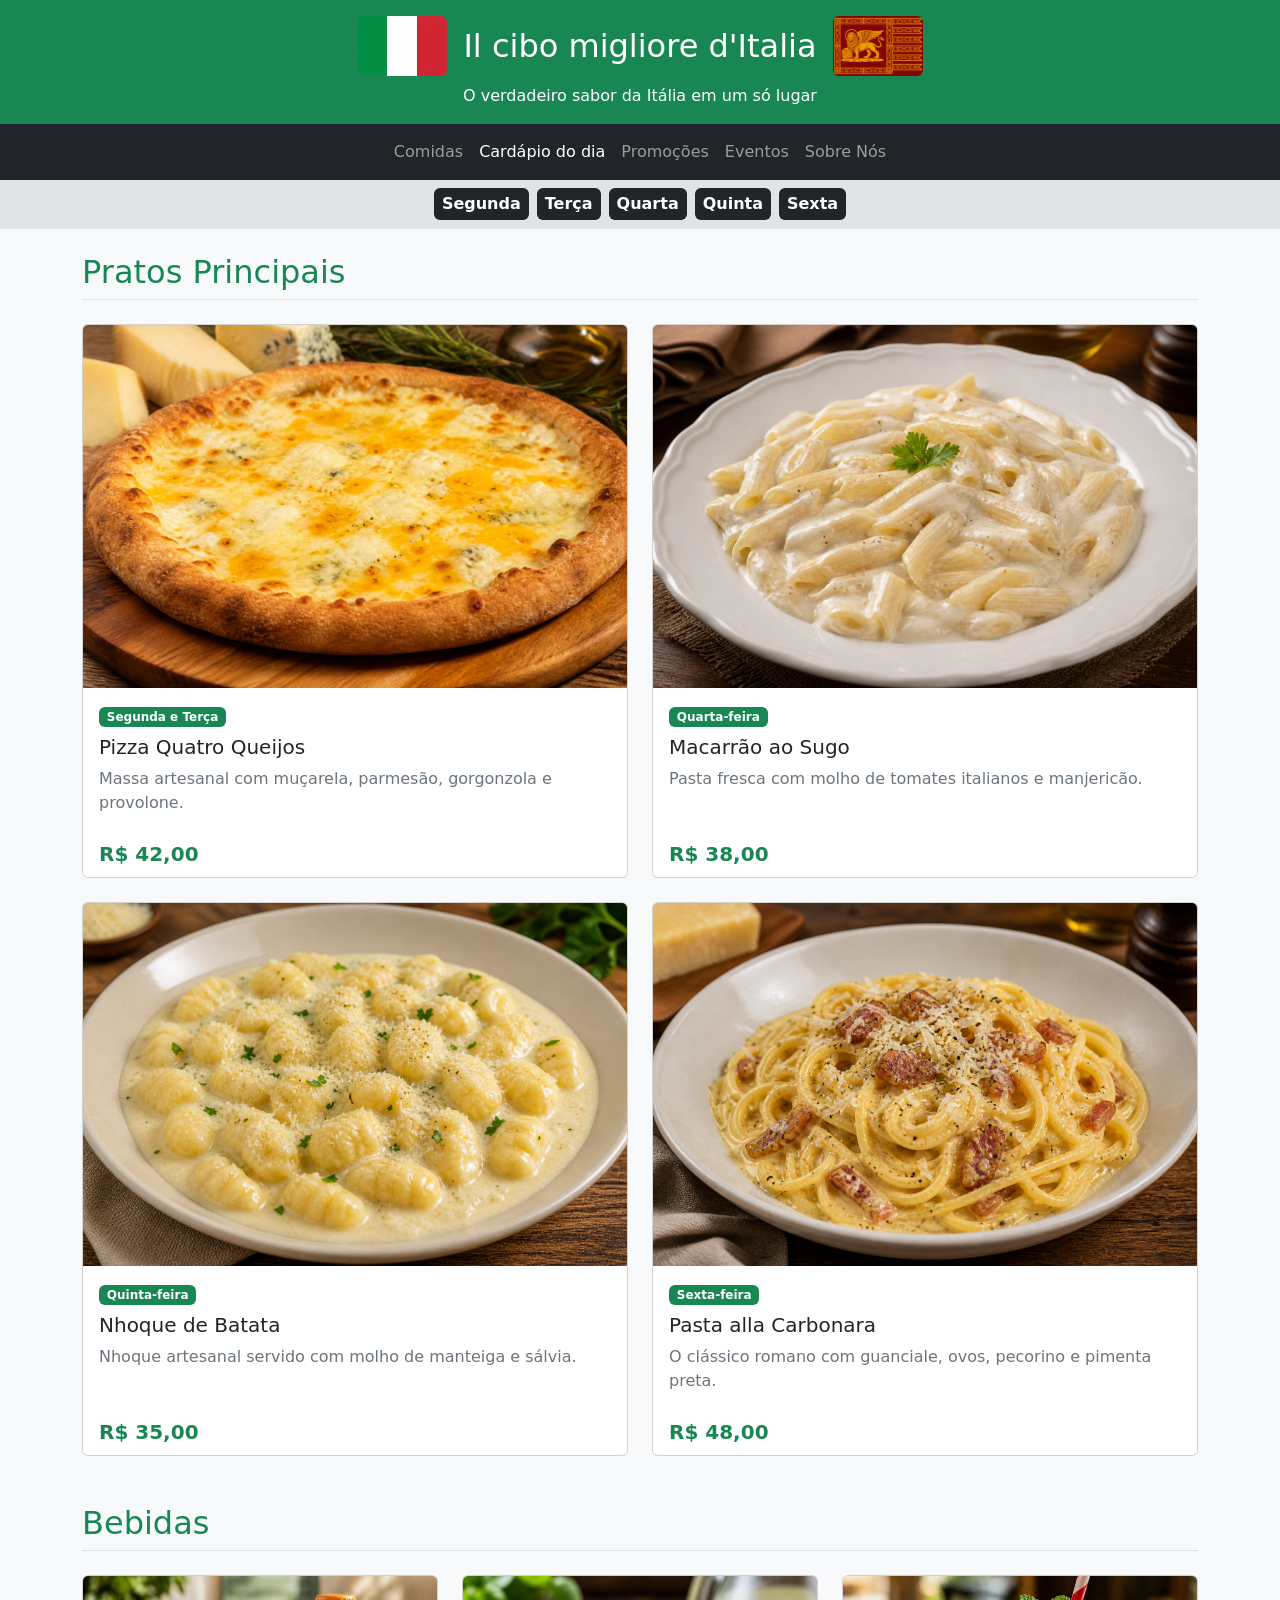
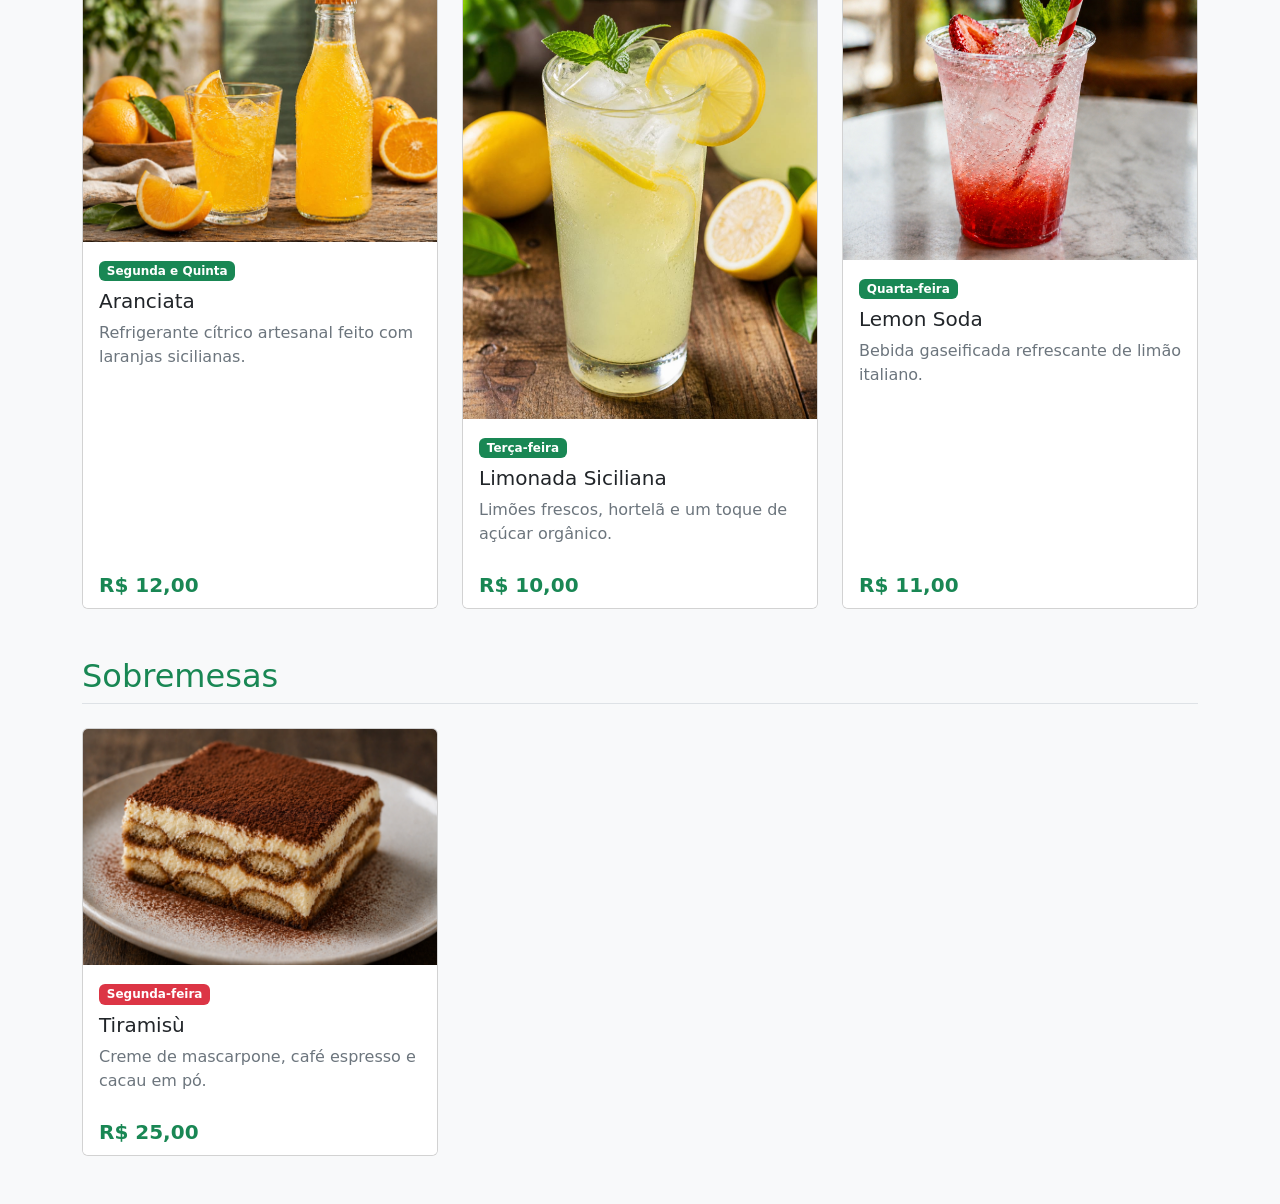
==== commit 4a90d61c: "Substitui paginas antigas pelas versoes com Bootstrap" ====
--- a/index2.html
+++ b/index2.html
@@ -3,180 +3,171 @@
 <head>
     <meta charset="UTF-8">
     <meta name="viewport" content="width=device-width, initial-scale=1.0">
-    <title>Il cibo migliore d'Italia - Cardápio</title>
-    <link rel="icon" href="Imagens/menu-food.png" type="image/png">
-    <link rel="stylesheet" href="estilos2.css">
+    <title>Cardápio da Semana - Il cibo migliore d'Italia</title>
     <meta name="description" content="Cardápio semanal italiano com pratos tradicionais, bebidas e sobremesas.">
+    <link href="https://cdn.jsdelivr.net/npm/bootstrap@5.3.3/dist/css/bootstrap.min.css" rel="stylesheet">
+    <link rel="icon" href="Trabalho-TCC-1-ANO-main/Imagens/marketing.png">
 </head>
-<body>
+<body class="bg-light">
 
-    <nav class="dias-semana">
-        <ul>
-            <li><a href="#segunda">Segunda-feira</a></li>
-            <li><a href="#terca">Terça-feira</a></li>
-            <li><a href="#quarta">Quarta-feira</a></li>
-            <li><a href="#quinta">Quinta-feira</a></li>
-            <li><a href="#sexta">Sexta-feira</a></li>
+    <header class="bg-success text-white text-center py-3">
+        <div class="d-flex justify-content-center align-items-center gap-3">
+            <img src="Imagens/WhatsApp Image 2026-05-11 at 10.22.09 AM (1).jpeg" alt="Logo Itália" height="60" class="rounded">
+            <h1 class="h2 m-0">Il cibo migliore d'Italia</h1>
+            <img src="Imagens/WhatsApp Image 2026-05-11 at 10.22.09 AM.jpeg" alt="Itália" height="60" class="rounded">
+        </div>
+        <p class="m-0 mt-2">O verdadeiro sabor da Itália em um só lugar</p>
+    </header>
+
+<nav class="navbar navbar-dark bg-dark">
+    <div class="container">
+        <ul class="navbar-nav flex-row flex-wrap justify-content-center w-100 column-gap-3">
+            <li class="nav-item"><a class="nav-link" href="index.html">Comidas</a></li>
+            <li class="nav-item"><a class="nav-link active" href="index2.html">Cardápio do dia</a></li>
+            <li class="nav-item"><a class="nav-link" href="index4.html">Promoções</a></li>
+            <li class="nav-item"><a class="nav-link" href="index5.html">Eventos</a></li>
+            <li class="nav-item"><a class="nav-link" href="index3.html">Sobre Nós</a></li>
         </ul>
-    </nav>
+    </div>
+</nav>
 
-    <main class="container-principal">
-        
-        <div style="text-align: left; margin-bottom: 20px;">
-            <a href="index.html" class="btn-voltar">← Voltar para a Página Inicial</a>
+    <div class="bg-secondary-subtle border-bottom py-2 sticky-top z-3">
+        <div class="container">
+            <ul class="nav justify-content-center gap-2 small">
+                <li class="nav-item"><a class="badge text-bg-dark text-decoration-none p-2 fs-6" href="#segunda">Segunda</a></li>
+                <li class="nav-item"><a class="badge text-bg-dark text-decoration-none p-2 fs-6" href="#terca">Terça</a></li>
+                <li class="nav-item"><a class="badge text-bg-dark text-decoration-none p-2 fs-6" href="#quarta">Quarta</a></li>
+                <li class="nav-item"><a class="badge text-bg-dark text-decoration-none p-2 fs-6" href="#quinta">Quinta</a></li>
+                <li class="nav-item"><a class="badge text-bg-dark text-decoration-none p-2 fs-6" href="#sexta">Sexta</a></li>
+            </ul>
         </div>
+    </div>
 
-        <header class="cabecalho-caixa">
-            <h1>Il cibo migliore d'Italia</h1>
-            <p>Cardápio da semana</p>
-        </header>
+    <main class="container my-4">
 
-        <section class="secao-caixa">
-            <h2 class="titulo-caixa">Pratos Principais</h2>
+        <section class="mb-5">
+            <h2 class="text-success border-bottom pb-2 mb-4">Pratos Principais</h2>
+            <div class="row row-cols-1 row-cols-md-2 g-4">
+                
+                <div class="col" id="segunda">
+                    <div class="card h-100">
+                        <img src="Imagens/ChatGPT Image 2 de mai. de 2026, 11_20_00.png" class="card-img-top" alt="Pizza quatro queijos italiana">
+                        <div class="card-body">
+                            <span class="badge text-bg-success mb-2">Segunda e Terça</span>
+                            <h3 class="h5 card-title">Pizza Quatro Queijos</h3>
+                            <p class="card-text text-secondary">Massa artesanal com muçarela, parmesão, gorgonzola e provolone.</p>
+                        </div>
+                        <div class="card-footer bg-white border-0">
+                            <strong class="fs-5 text-success">R$ 42,00</strong>
+                        </div>
+                    </div>
+                </div>
 
-            <article class="produto" id="segunda">
-                <div class="info">
-                    <span class="dia-tag">Segunda e Terça</span>
-                    <h3>Pizza Quatro Queijos</h3>
-                    <p>Massa artesanal com muçarela, parmesão, gorgonzola e provolone.</p>
-                    <span class="valor">R$ 42,00</span>
+                <div class="col" id="quarta">
+                    <div class="card h-100">
+                        <img src="Imagens/ChatGPT Image 2 de mai. de 2026, 11_21_20.png" class="card-img-top" alt="Macarrão ao sugo">
+                        <div class="card-body">
+                            <span class="badge text-bg-success mb-2">Quarta-feira</span>
+                            <h3 class="h5 card-title">Macarrão ao Sugo</h3>
+                            <p class="card-text text-secondary">Pasta fresca com molho de tomates italianos e manjericão.</p>
+                        </div>
+                        <div class="card-footer bg-white border-0">
+                            <strong class="fs-5 text-success">R$ 38,00</strong>
+                        </div>
+                    </div>
                 </div>
-                <img src="Imagens/ChatGPT Image 2 de mai. de 2026, 11_20_00.png" alt="Pizza quatro queijos italiana">
-            </article>
 
-            <article class="produto" id="quarta">
-                <div class="info">
-                    <span class="dia-tag">Quarta-feira</span>
-                    <h3>Macarrão ao Sugo</h3>
-                    <p>Pasta fresca com molho de tomates italianos e manjericão.</p>
-                    <span class="valor">R$ 38,00</span>
+                <div class="col" id="quinta">
+                    <div class="card h-100">
+                        <img src="Imagens/ChatGPT Image 2 de mai. de 2026, 11_31_49.png" class="card-img-top" alt="Nhoque de batata">
+                        <div class="card-body">
+                            <span class="badge text-bg-success mb-2">Quinta-feira</span>
+                            <h3 class="h5 card-title">Nhoque de Batata</h3>
+                            <p class="card-text text-secondary">Nhoque artesanal servido com molho de manteiga e sálvia.</p>
+                        </div>
+                        <div class="card-footer bg-white border-0">
+                            <strong class="fs-5 text-success">R$ 35,00</strong>
+                        </div>
+                    </div>
                 </div>
-                <img src="Imagens/ChatGPT Image 2 de mai. de 2026, 11_21_20.png" alt="Macarrão ao sugo">
-            </article>
 
-            <article class="produto" id="quinta">
-                <div class="info">
-                    <span class="dia-tag">Quinta-feira</span>
-                    <h3>Nhoque de Batata</h3>
-                    <p>Nhoque artesanal servido com molho de manteiga e sálvia.</p>
-                    <span class="valor">R$ 35,00</span>
+                <div class="col" id="sexta">
+                    <div class="card h-100">
+                        <img src="Imagens/ChatGPT Image 2 de mai. de 2026, 11_24_57.png" class="card-img-top" alt="Pasta alla Carbonara">
+                        <div class="card-body">
+                            <span class="badge text-bg-success mb-2">Sexta-feira</span>
+                            <h3 class="h5 card-title">Pasta alla Carbonara</h3>
+                            <p class="card-text text-secondary">O clássico romano com guanciale, ovos, pecorino e pimenta preta.</p>
+                        </div>
+                        <div class="card-footer bg-white border-0">
+                            <strong class="fs-5 text-success">R$ 48,00</strong>
+                        </div>
+                    </div>
                 </div>
-                <img src="Imagens/ChatGPT Image 2 de mai. de 2026, 11_31_49.png" alt="Nhoque de batata">
-            </article>
 
-            <article class="produto" id="sexta">
-                <div class="info">
-                    <span class="dia-tag">Sexta-feira</span>
-                    <h3>Pasta alla Carbonara</h3>
-                    <p>O clássico romano com guanciale, ovos, pecorino e pimenta preta.</p>
-                    <span class="valor">R$ 48,00</span>
-                </div>
-                <img src="Imagens/ChatGPT Image 2 de mai. de 2026, 11_24_57.png" alt="Pasta alla Carbonara">
-            </article>
+            </div>
         </section>
 
-        <section class="secao-caixa">
-            <h2 class="titulo-caixa">Bebidas</h2>
+        <section class="mb-5">
+            <h2 class="text-success border-bottom pb-2 mb-4">Bebidas</h2>
+            <div class="row row-cols-1 row-cols-md-3 g-4">
 
-            <article class="produto">
-                <div class="info">
-                    <span class="dia-tag">Segunda e Quinta</span>
-                    <h3>Aranciata</h3>
-                    <p>Refrigerante cítrico artesanal feito com laranjas sicilianas.</p>
-                    <span class="valor">R$ 12,00</span>
+                <div class="col">
+                    <div class="card h-100">
+                        <img src="Imagens/WhatsApp Image 2026-05-02 at 11.37.51 AM.jpeg" class="card-img-top" alt="Aranciata italiana">
+                        <div class="card-body">
+                            <span class="badge text-bg-success mb-2">Segunda e Quinta</span>
+                            <h3 class="h5 card-title">Aranciata</h3>
+                            <p class="card-text text-secondary">Refrigerante cítrico artesanal feito com laranjas sicilianas.</p>
+                        </div>
+                        <div class="card-footer bg-white border-0">
+                            <strong class="fs-5 text-success">R$ 12,00</strong>
+                        </div>
+                    </div>
                 </div>
-                <img src="Imagens/WhatsApp Image 2026-05-02 at 11.37.51 AM.jpeg" alt="Aranciata italiana">
-            </article>
 
-            <article class="produto" id="terca">
-                <div class="info">
-                    <span class="dia-tag">Terça-feira</span>
-                    <h3>Limonada Siciliana</h3>
-                    <p>Limões frescos, hortelã e um toque de açúcar orgânico.</p>
-                    <span class="valor">R$ 10,00</span>
+                <div class="col" id="terca">
+                    <div class="card h-100">
+                        <img src="Imagens/WhatsApp Image 2026-05-02 at 11.27.52 AM.jpeg" class="card-img-top" alt="Limonada siciliana">
+                        <div class="card-body">
+                            <span class="badge text-bg-success mb-2">Terça-feira</span>
+                            <h3 class="h5 card-title">Limonada Siciliana</h3>
+                            <p class="card-text text-secondary">Limões frescos, hortelã e um toque de açúcar orgânico.</p>
+                        </div>
+                        <div class="card-footer bg-white border-0">
+                            <strong class="fs-5 text-success">R$ 10,00</strong>
+                        </div>
+                    </div>
                 </div>
-                <img src="Imagens/WhatsApp Image 2026-05-02 at 11.27.52 AM.jpeg" alt="Limonada siciliana">
-            </article>
 
-            <article class="produto">
-                <div class="info">
-                    <span class="dia-tag">Quarta-feira</span>
-                    <h3>Lemon Soda</h3>
-                    <p>Bebida gaseificada refrescante de limão italiano.</p>
-                    <span class="valor">R$ 11,00</span>
+                <div class="col">
+                    <div class="card h-100">
+                        <img src="Imagens/ChatGPT Image 30 de abr. de 2026, 10_02_09 (1).png" class="card-img-top" alt="Lemon Soda">
+                        <div class="card-body">
+                            <span class="badge text-bg-success mb-2">Quarta-feira</span>
+                            <h3 class="h5 card-title">Lemon Soda</h3>
+                            <p class="card-text text-secondary">Bebida gaseificada refrescante de limão italiano.</p>
+                        </div>
+                        <div class="card-footer bg-white border-0">
+                            <strong class="fs-5 text-success">R$ 11,00</strong>
+                        </div>
+                    </div>
                 </div>
-                <img src="Imagens/ChatGPT Image 30 de abr. de 2026, 10_02_09 (1).png" alt="Lemon Soda">
-            </article>
+
+            </div>
         </section>
 
-        <section class="secao-caixa">
-            <h2 class="titulo-caixa">Sobremesas</h2>
+        <section class="mb-5">
+            <h2 class="text-success border-bottom pb-2 mb-4">Sobremesas</h2>
+            <div class="row row-cols-1 row-cols-sm-2 row-cols-lg-3 g-4">
 
-            <article class="produto">
-                <div class="info">
-                    <span class="dia-tag destaque-especial">Segunda-feira</span>
-                    <h3>Tiramisù</h3>
-                    <p>Creme de mascarpone, café espresso e cacau em pó.</p>
-                    <span class="valor">R$ 25,00</span>
-                </div>
-                <img src="Imagens/ChatGPT Image 30 de abr. de 2026, 09_25_41.png" alt="Tiramisù italiano">
-            </article>
-
-            <article class="produto">
-                <div class="info">
-                    <span class="dia-tag destaque-especial">Terça-feira</span>
-                    <h3>Cassata Siciliana</h3>
-                    <p>Bolo tradicional com ricota doce, frutas cristalizadas e marzipã.</p>
-                    <span class="valor">R$ 28,00</span>
-                </div>
-                <img src="Imagens/ChatGPT Image 30 de abr. de 2026, 10_20_56.png" alt="Cassata Siciliana">
-            </article>
-
-            <article class="produto">
-                <div class="info">
-                    <span class="dia-tag destaque-especial">Quarta-feira</span>
-                    <h3>Torrone Italiano</h3>
-                    <p>Nougat clássico com mel, clara de ovo e amêndoas torradas.</p>
-                    <span class="valor">R$ 15,00</span>
-                </div>
-                <img src="Imagens/ChatGPT Image 30 de abr. de 2026, 10_22_56.png" alt="Torrone Italiano">
-            </article>
-
-            <article class="produto">
-                <div class="info">
-                    <span class="dia-tag destaque-especial">Quinta-feira</span>
-                    <h3>Biscotti di Prato</h3>
-                    <p>Biscoitos crocantes de amêndoas, perfeitos para mergulhar no café.</p>
-                    <span class="valor">R$ 12,00</span>
-                </div>
-                <img src="Imagens/ChatGPT Image 30 de abr. de 2026, 10_13_02.png" alt="Biscotti di Prato">
-            </article>
-
-            <article class="produto">
-                <div class="info">
-                    <span class="dia-tag destaque-especial">Sexta-feira</span>
-                    <h3>Cannoli</h3>
-                    <p>Cannoli recheado com ricota doce tradicional.</p>
-                    <span class="valor">R$ 32,00</span>
-                </div>
-                <img src="Imagens/ChatGPT Image 30 de abr. de 2026, 09_23_01.png" alt="Cannoli italiano">
-            </article>
-        </section>
-
-        <section class="pedidos">
-            <form action="https://formsubmit.co/seuemail@gmail.com" method="POST">
-                <h2>Faça seu pedido</h2>
-                <input type="text" name="nome" placeholder="Seu nome" required>
-                <input type="email" name="email" placeholder="Seu e-mail" required>
-                <textarea name="pedido" placeholder="O que você deseja pedir?" required></textarea>
-                <button type="submit">Enviar Pedido</button>
-            </form>
-        </section>
-
-        <footer class="rodape">
-            <p>© 2026 Il cibo migliore d'Italia</p>
-        </footer>
-    </main>
-
-</body>
-</html>+                <div class="col">
+                    <div class="card h-100">
+                        <img src="Imagens/ChatGPT Image 30 de abr. de 2026, 09_25_41.png" class="card-img-top" alt="Tiramisù italiano">
+                        <div class="card-body">
+                            <span class="badge text-bg-danger mb-2">Segunda-feira</span>
+                            <h3 class="h5 card-title">Tiramisù</h3>
+                            <p class="card-text text-secondary">Creme de mascarpone, café espresso e cacau em pó.</p>
+                        </div>
+                        <div class="card-footer bg-white border-0">
+                            <strong class="fs-5 text-success">R$ 25,00</strong>
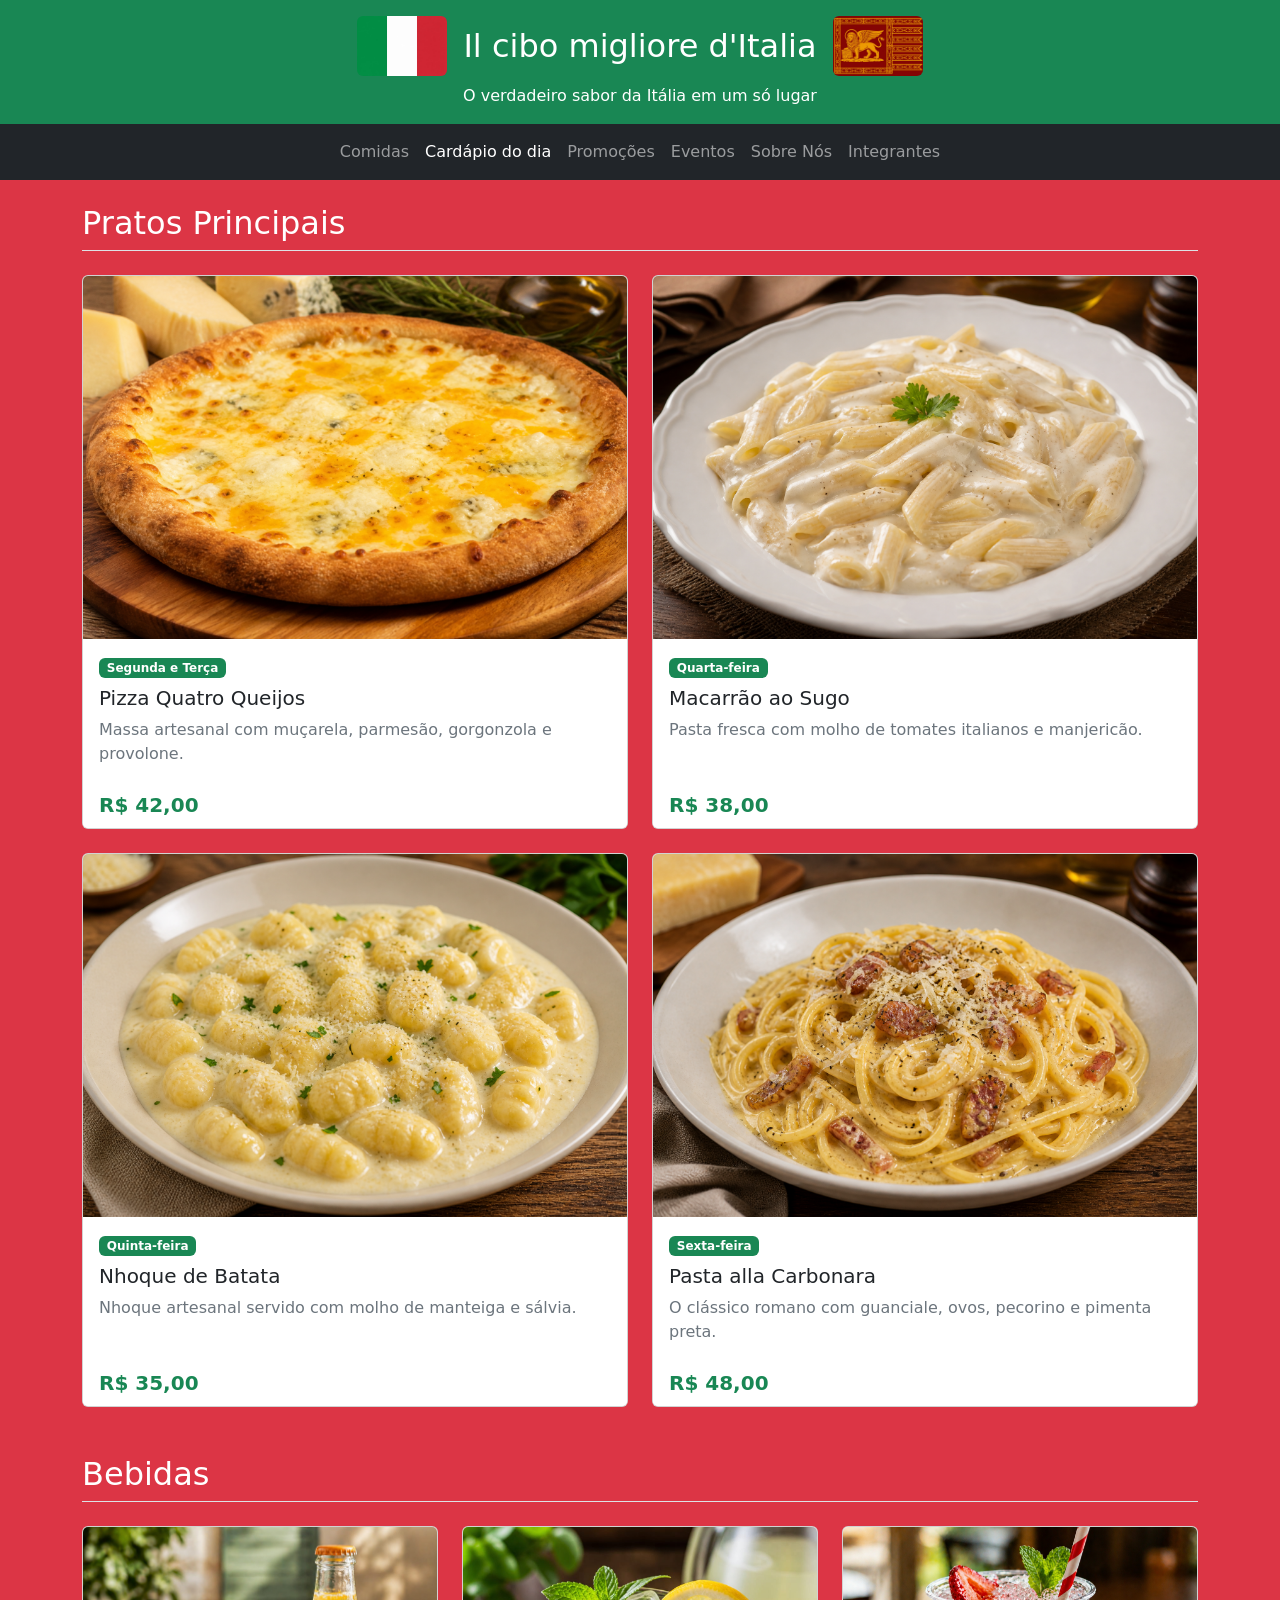
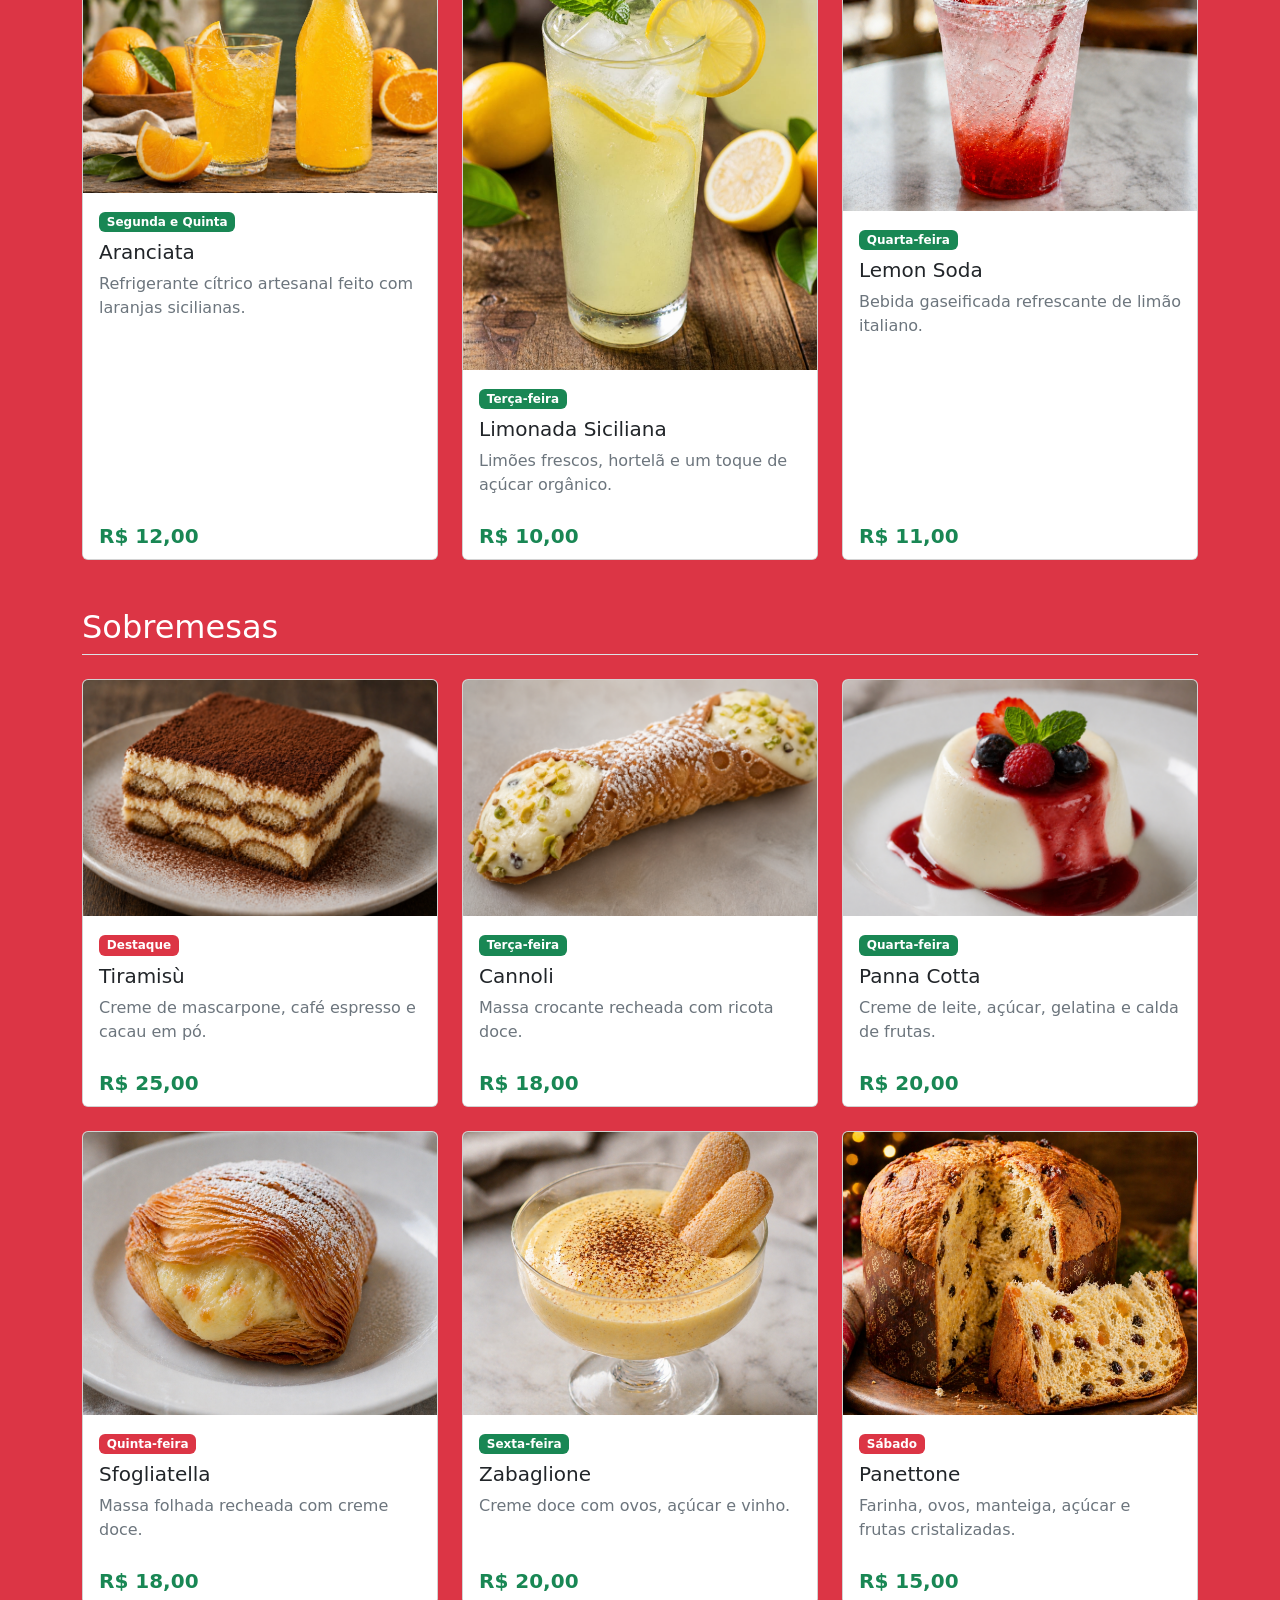
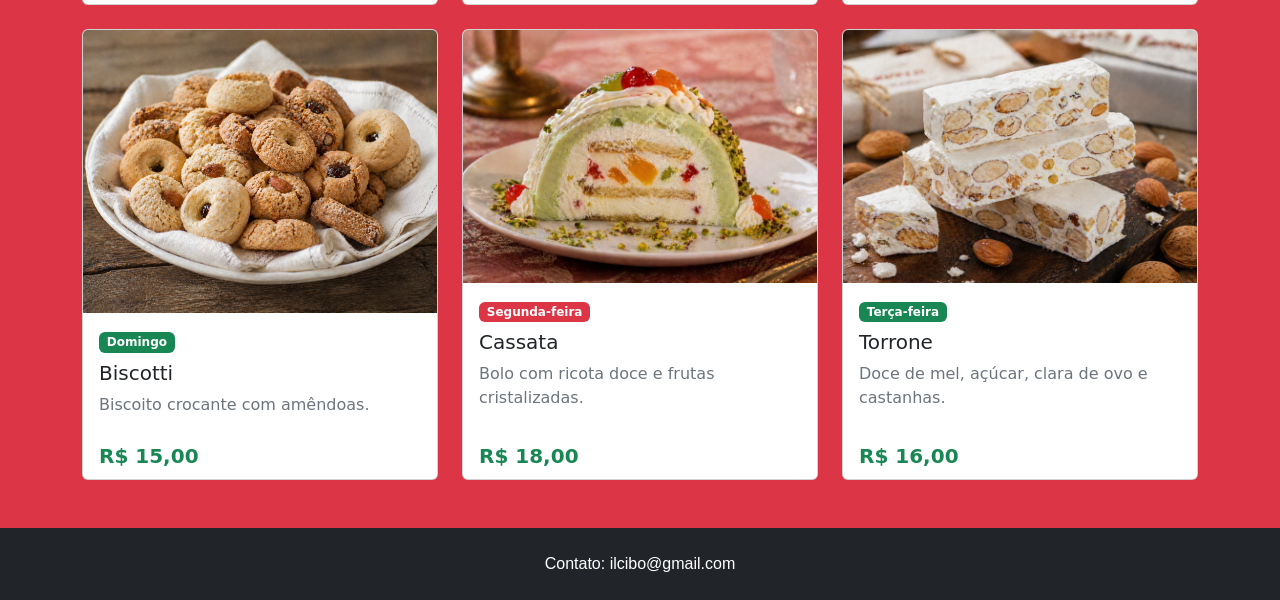
==== commit 07ccc069: "Repaginada geral para a apresentação" ====
--- a/index2.html
+++ b/index2.html
@@ -8,7 +8,7 @@
     <link href="https://cdn.jsdelivr.net/npm/bootstrap@5.3.3/dist/css/bootstrap.min.css" rel="stylesheet">
     <link rel="icon" href="Trabalho-TCC-1-ANO-main/Imagens/marketing.png">
 </head>
-<body class="bg-light">
+<body class="bg-danger">
 
     <header class="bg-success text-white text-center py-3">
         <div class="d-flex justify-content-center align-items-center gap-3">
@@ -19,34 +19,38 @@
         <p class="m-0 mt-2">O verdadeiro sabor da Itália em um só lugar</p>
     </header>
 
-<nav class="navbar navbar-dark bg-dark">
-    <div class="container">
-        <ul class="navbar-nav flex-row flex-wrap justify-content-center w-100 column-gap-3">
-            <li class="nav-item"><a class="nav-link" href="index.html">Comidas</a></li>
-            <li class="nav-item"><a class="nav-link active" href="index2.html">Cardápio do dia</a></li>
-            <li class="nav-item"><a class="nav-link" href="index4.html">Promoções</a></li>
-            <li class="nav-item"><a class="nav-link" href="index5.html">Eventos</a></li>
-            <li class="nav-item"><a class="nav-link" href="index3.html">Sobre Nós</a></li>
+     <nav class="navbar navbar-dark bg-dark">
+      <div class="container">
+        <ul
+          class="navbar-nav flex-row flex-wrap justify-content-center w-100 column-gap-3"
+        >
+          <li class="nav-item">
+            <a class="nav-link" href="index.html">Comidas</a>
+          </li>
+          <li class="nav-item">
+            <a class="nav-link active" href="index2.html">Cardápio do dia</a>
+          </li>
+          <li class="nav-item">
+            <a class="nav-link" href="index4.html">Promoções</a>
+          </li>
+          <li class="nav-item">
+            <a class="nav-link" href="index5.html">Eventos</a>
+          </li>
+          <li class="nav-item">
+            <a class="nav-link" href="index3.html">Sobre Nós</a>
+          </li>
+           <li class="nav-item">
+            <a class="nav-link" href="index6.html">Integrantes</a>
+          </li>
         </ul>
-    </div>
-</nav>
-
-    <div class="bg-secondary-subtle border-bottom py-2 sticky-top z-3">
-        <div class="container">
-            <ul class="nav justify-content-center gap-2 small">
-                <li class="nav-item"><a class="badge text-bg-dark text-decoration-none p-2 fs-6" href="#segunda">Segunda</a></li>
-                <li class="nav-item"><a class="badge text-bg-dark text-decoration-none p-2 fs-6" href="#terca">Terça</a></li>
-                <li class="nav-item"><a class="badge text-bg-dark text-decoration-none p-2 fs-6" href="#quarta">Quarta</a></li>
-                <li class="nav-item"><a class="badge text-bg-dark text-decoration-none p-2 fs-6" href="#quinta">Quinta</a></li>
-                <li class="nav-item"><a class="badge text-bg-dark text-decoration-none p-2 fs-6" href="#sexta">Sexta</a></li>
-            </ul>
-        </div>
-    </div>
+      </div>
+    </nav>
+
 
     <main class="container my-4">
 
         <section class="mb-5">
-            <h2 class="text-success border-bottom pb-2 mb-4">Pratos Principais</h2>
+            <h2 class="text-white border-bottom pb-2 mb-4">Pratos Principais</h2>
             <div class="row row-cols-1 row-cols-md-2 g-4">
                 
                 <div class="col" id="segunda">
@@ -109,7 +113,7 @@
         </section>
 
         <section class="mb-5">
-            <h2 class="text-success border-bottom pb-2 mb-4">Bebidas</h2>
+            <h2 class="text-white border-bottom pb-2 mb-4">Bebidas</h2>
             <div class="row row-cols-1 row-cols-md-3 g-4">
 
                 <div class="col">
@@ -158,16 +162,148 @@
         </section>
 
         <section class="mb-5">
-            <h2 class="text-success border-bottom pb-2 mb-4">Sobremesas</h2>
+            <h2 class="text-white border-bottom pb-2 mb-4">Sobremesas</h2>
             <div class="row row-cols-1 row-cols-sm-2 row-cols-lg-3 g-4">
 
-                <div class="col">
+ <div class="col">
                     <div class="card h-100">
                         <img src="Imagens/ChatGPT Image 30 de abr. de 2026, 09_25_41.png" class="card-img-top" alt="Tiramisù italiano">
                         <div class="card-body">
-                            <span class="badge text-bg-danger mb-2">Segunda-feira</span>
+                            <span class="badge text-bg-danger mb-2">Destaque</span>
                             <h3 class="h5 card-title">Tiramisù</h3>
                             <p class="card-text text-secondary">Creme de mascarpone, café espresso e cacau em pó.</p>
                         </div>
                         <div class="card-footer bg-white border-0">
                             <strong class="fs-5 text-success">R$ 25,00</strong>
+                        </div>
+                    </div>
+                </div>
+
+                
+
+                <div class="col">
+                    <div class="card h-100">
+                        <img src="Imagens/ChatGPT Image 30 de abr. de 2026, 09_23_01.png" class="card-img-top" alt="Cannoli">
+                        <div class="card-body">
+                            <span class="badge text-bg-success mb-2">Terça-feira</span>
+                            <h3 class="h5 card-title">Cannoli</h3>
+                            <p class="card-text text-secondary">Massa crocante recheada com ricota doce.</p>
+                        </div>
+                        <div class="card-footer bg-white border-0">
+                            <strong class="fs-5 text-success">R$ 18,00</strong>
+                        </div>
+                    </div>
+                </div>
+
+                <div class="col">
+                    <div class="card h-100">
+                        <img src="Imagens/ChatGPT Image 30 de abr. de 2026, 09_24_09.png" class="card-img-top" alt="Panna Cotta">
+                        <div class="card-body">
+                            <span class="badge text-bg-success mb-2">Quarta-feira</span>
+                            <h3 class="h5 card-title">Panna Cotta</h3>
+                            <p class="card-text text-secondary">Creme de leite, açúcar, gelatina e calda de frutas.</p>
+                        </div>
+                        <div class="card-footer bg-white border-0">
+                            <strong class="fs-5 text-success">R$ 20,00</strong>
+                        </div>
+                    </div>
+                </div>
+
+                <div class="col">
+                    <div class="card h-100">
+                        <img src="Imagens/ChatGPT Image 30 de abr. de 2026, 10_07_05.png" class="card-img-top" alt="Sfogliatella">
+                        <div class="card-body">
+                            <span class="badge text-bg-danger mb-2">Quinta-feira</span>
+                            <h3 class="h5 card-title">Sfogliatella</h3>
+                            <p class="card-text text-secondary">Massa folhada recheada com creme doce.</p>
+                        </div>
+                        <div class="card-footer bg-white border-0">
+                            <strong class="fs-5 text-success">R$ 18,00</strong>
+                        </div>
+                    </div>
+                </div>
+
+                <div class="col">
+                    <div class="card h-100">
+                        <img src="Imagens/ChatGPT Image 30 de abr. de 2026, 10_09_55.png" class="card-img-top" alt="Zabaglione">
+                        <div class="card-body">
+                            <span class="badge text-bg-success mb-2">Sexta-feira</span>
+                            <h3 class="h5 card-title">Zabaglione</h3>
+                            <p class="card-text text-secondary">Creme doce com ovos, açúcar e vinho.</p>
+                        </div>
+                        <div class="card-footer bg-white border-0">
+                            <strong class="fs-5 text-success">R$ 20,00</strong>
+                        </div>
+                    </div>
+                </div>
+
+                <div class="col">
+                    <div class="card h-100">
+                        <img src="Imagens/ChatGPT Image 30 de abr. de 2026, 10_11_12.png" class="card-img-top" alt="Panettone">
+                        <div class="card-body">
+                            <span class="badge text-bg-danger mb-2">Sábado</span>
+                            <h3 class="h5 card-title">Panettone</h3>
+                            <p class="card-text text-secondary">Farinha, ovos, manteiga, açúcar e frutas cristalizadas.</p>
+                        </div>
+                        <div class="card-footer bg-white border-0">
+                            <strong class="fs-5 text-success">R$ 15,00</strong>
+                        </div>
+                    </div>
+                </div>
+
+                <div class="col">
+                    <div class="card h-100">
+                        <img src="Imagens/ChatGPT Image 30 de abr. de 2026, 10_13_02.png" class="card-img-top" alt="Biscotti">
+                        <div class="card-body">
+                            <span class="badge text-bg-success mb-2">Domingo</span>
+                            <h3 class="h5 card-title">Biscotti</h3>
+                            <p class="card-text text-secondary">Biscoito crocante com amêndoas.</p>
+                        </div>
+                        <div class="card-footer bg-white border-0">
+                            <strong class="fs-5 text-success">R$ 15,00</strong>
+                        </div>
+                    </div>
+                </div>
+
+                <div class="col">
+                    <div class="card h-100">
+                        <img src="Imagens/ChatGPT Image 30 de abr. de 2026, 10_20_56.png" class="card-img-top" alt="Cassata">
+                        <div class="card-body">
+                            <span class="badge text-bg-danger mb-2">Segunda-feira</span>
+                            <h3 class="h5 card-title">Cassata</h3>
+                            <p class="card-text text-secondary">Bolo com ricota doce e frutas cristalizadas.</p>
+                        </div>
+                        <div class="card-footer bg-white border-0">
+                            <strong class="fs-5 text-success">R$ 18,00</strong>
+                        </div>
+                    </div>
+                </div>
+
+                <div class="col">
+                    <div class="card h-100">
+                        <img src="Imagens/ChatGPT Image 30 de abr. de 2026, 10_22_56.png" class="card-img-top" alt="Torrone">
+                        <div class="card-body">
+                            <span class="badge text-bg-success mb-2">Terça-feira</span>
+                            <h3 class="h5 card-title">Torrone</h3>
+                            <p class="card-text text-secondary">Doce de mel, açúcar, clara de ovo e castanhas.</p>
+                        </div>
+                        <div class="card-footer bg-white border-0">
+                            <strong class="fs-5 text-success">R$ 16,00</strong>
+                        </div>
+                    </div>
+                </div>
+
+
+     </div> 
+        </section> 
+
+    </main> 
+</div> 
+
+
+<footer class="bg-dark text-white text-center py-4">
+    <p class="m-0" style="font-family: Arial, sans-serif; font-size: 16px;">Contato: ilcibo@gmail.com</p>
+</footer>
+
+</body>
+</html>
